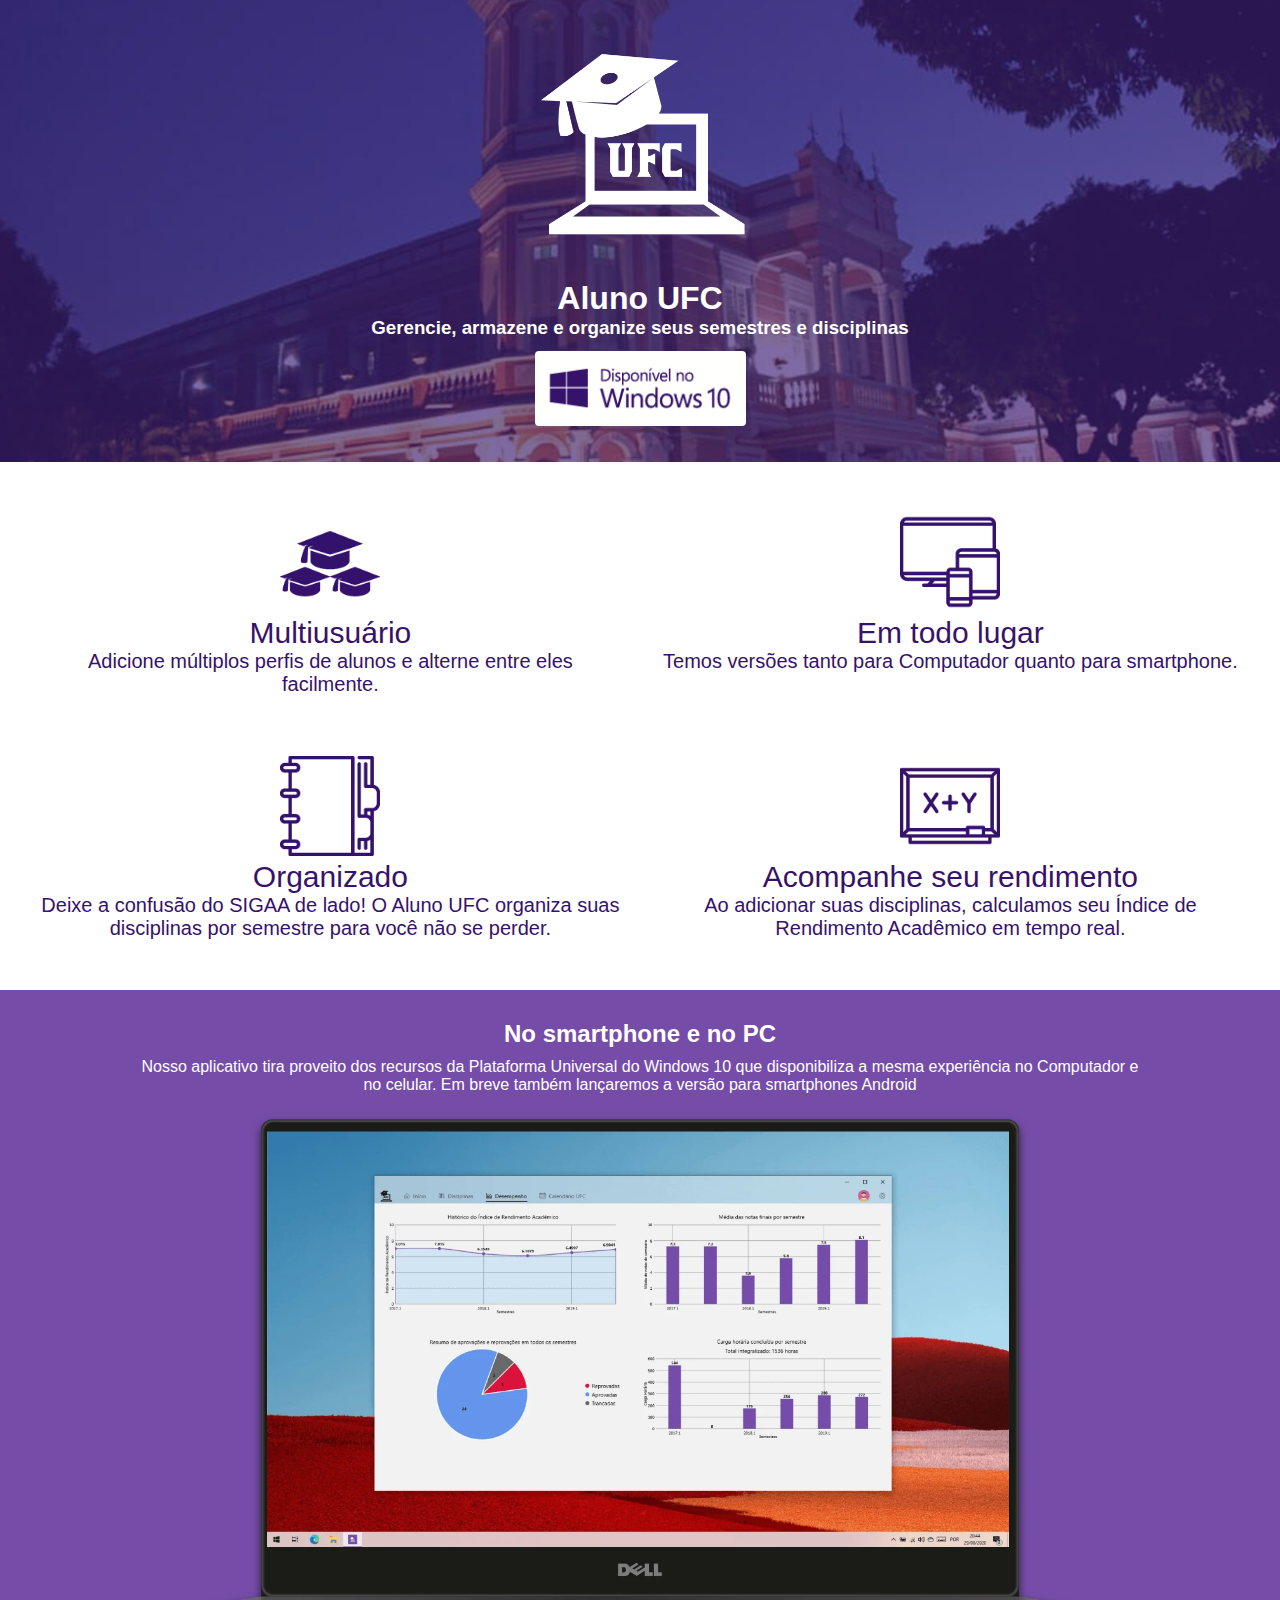
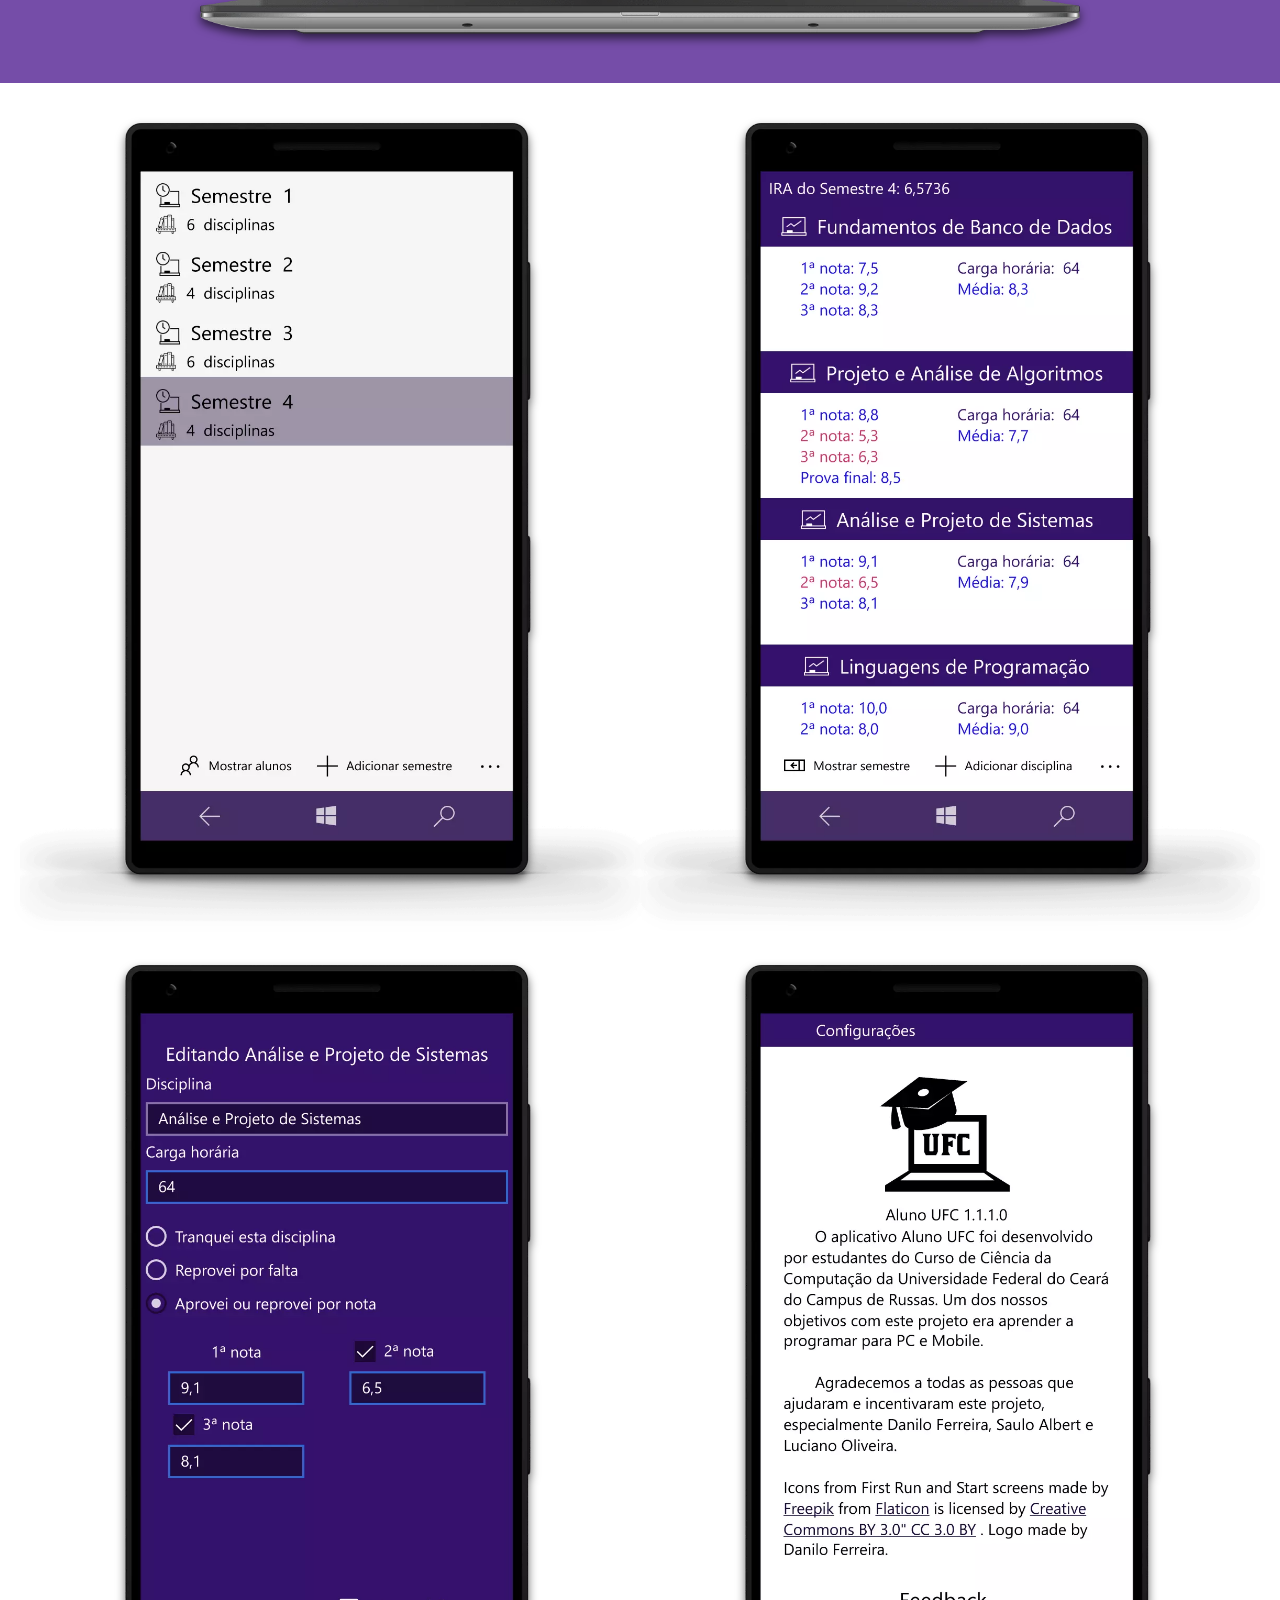
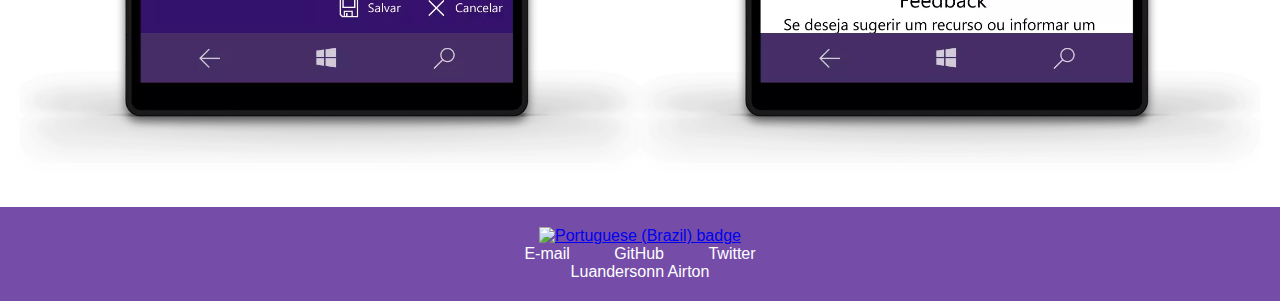
==== index.html @ be866dbb "Links updated" ====
<!DOCTYPE html>
<html lang="pt">

<head>
    <meta charset="UTF-8" />
    <title>Aluno UFC - Calculadora de IRA</title>
    <meta name="description" content="Gerencie seus semestres e disciplinas, calcule seu IRA (Índice de Redimento Acadêmico) Individual em tempo real. Baixe agora o Aluno UFC para Windows 10">
    <meta name="author" content="Luandersonn Airton">
    <meta name="keywords" content="Luandersonn, Calculadora de IRA, IRA UFC, Calcular IRA, Indice de Rendimento Academico, Rendimento Academico, UFC, Universidade Federal do Ceará, Aluno UFC">
    <meta name="viewport" content="width=device-width, initial-scale=1.0">

    <meta name="twitter:card" content="summary_large_image">
    <meta name="twitter:site" content="luandersonn">
    <meta name="twitter:creator" content="luandersonn">
    <meta name="twitter:title" content="Aluno UFC - Calculadora de IRA">
    <meta name="twitter:description" content="Gerencie seus semestres e disciplinas, calcule seu IRA (Índice de Redimento Acadêmico) Individual em tempo real. Baixe agora o Aluno UFC para Windows 10">
    <meta name="twitter:image" content="http://alunoufc.luandersonn.com/images/aluno-ufc-light.png">
    <meta property="og:url" content="https://alunoufc.luandersonn.com/" />
    <meta property="og:title" content="Aluno UFC - Calculadora de IRA" />
    <meta property="og:description" content="Gerencie seus semestres e disciplinas, calcule seu IRA (Índice de Redimento Acadêmico) Individual em tempo real. Baixe agora o Aluno UFC para Windows 10" />
    <meta property="og:image" content="http://alunoufc.luandersonn.com/images/aluno-ufc-light.png" />

    <link rel="stylesheet" href="css/style.css" />
    <link rel="stylesheet" href="css/capturas_style.css" />
    <link id='favicon' rel="icon" type="image/png" href="images/app-logo-light.png" />
    <link rel="canonical" href="https://alunoufc.luandersonn.com/">
    <script defer src="js/main.js"></script>
</head>

<body>
    <div class="container_1 app_header">
        <img src="images/app-logo-dark.png" width="256" height="256" alt="app logotipo" loading="lazy" />
        <h1>Aluno UFC</h1>
        <h3>Gerencie, armazene e organize seus semestres e disciplinas </h3>
        <a class="download_button" target="_blank" href="https://www.microsoft.com/store/apps/9pms8s1sl4m2">
            <img src="images/available-on-windows10.png" width="864" height="312" alt="Disponivel para Windows 10" loading="lazy" />
        </a>

    </div>


    <div class="container_2">
        <div id="features_list">
            <div class="features_list_item">
                <picture>
                    <source srcset="images/students-cap.webp" type="image/webp" />
                    <img src="images/students-cap.png" width="100" height="100" alt="Ícone de multiusuário" loading="lazy" />
                </picture>
                <p class="features_list_title">Multiusuário</p>
                <p class="features_list_description">Adicione múltiplos perfis de alunos e alterne entre eles facilmente.</p>
            </div>

            <div class="features_list_item">
                <picture>
                    <source srcset="images/devices.webp" type="image/webp" />
                    <img src="images/devices.png" width="100" height="100" alt="Ícone de dispositivos" loading="lazy" />
                </picture>
                <p class="features_list_title">Em todo lugar</p>
                <p class="features_list_description">Temos versões tanto para Computador quanto para smartphone.</p>
            </div>

            <div class="features_list_item">
                <picture>
                    <source srcset="images/agenda.webp" type="image/webp" />
                    <img src="images/agenda.png" width="100" height="100" alt="Ícone de agenda" loading="lazy" />
                </picture>
                <p class="features_list_title">Organizado</p>
                <p class="features_list_description">Deixe a confusão do SIGAA de lado! O Aluno UFC organiza suas disciplinas por semestre para você não se perder.</p>
            </div>

            <div class="features_list_item">
                <picture>
                    <source srcset="images/blackboard.webp" type="image/webp" />
                    <img src="images/blackboard.png" width="100" height="100" alt="Ícone de quadro negro" loading="lazy" />
                </picture>
                <p class="features_list_title">Acompanhe seu rendimento</p>
                <p class="features_list_description">Ao adicionar suas disciplinas, calculamos seu Índice de Rendimento Acadêmico em tempo real.</p>
            </div>

        </div>
    </div>

    <div class="container_1">
        <h2 class="feature_title">No smartphone e no PC</h2>
        <p class="feature_description">Nosso aplicativo tira proveito dos recursos da Plataforma Universal do Windows 10 que disponibiliza a mesma experiência no Computador e no celular. Em breve também lançaremos a versão para smartphones Android</p>
        <picture>
            <source srcset="images/aluno-ufc-light.webp" media="(prefers-color-scheme: light), (prefers-color-scheme: no-preference)" type="image/webp" />
            <source srcset="images/aluno-ufc-dark.webp" media="(prefers-color-scheme: dark)" type="image/webp" />
            <img class="screenshot_image" src="images/aluno-ufc-light.png" width="1464" height="889" alt="Captura de tela no PC" loading="lazy" />
        </picture>
    </div>

    <div class="container_2 screenshots_container">

        <div class="screenshots_items">
            <picture>
                <source srcset="images/capturas/captura-1.webp" type="image/webp" />
                <img src="images/capturas/captura-1.png" alt="Captura de tela 1" width="1184" height="1524" loading="lazy">
            </picture>
        </div>

        <div class="screenshots_items">
            <picture>
                <source srcset="images/capturas/captura-2.webp" type="image/webp" />
                <img src="images/capturas/captura-2.png" alt="Captura de tela 2" width="1184" height="1524" loading="lazy">
            </picture>
        </div>

        <div class="screenshots_items">
            <picture>
                <source srcset="images/capturas/captura-3.webp" type="image/webp" />
                <img src="images/capturas/captura-3.png" alt="Captura de tela 3" width="1184" height="1524" loading="lazy">
            </picture>
        </div>

        <div class="screenshots_items">
            <picture>
                <source srcset="images/capturas/captura-4.webp" type="image/webp" />
                <img src="images/capturas/captura-4.png" alt="Captura de tela 4" width="1184" height="1524" loading="lazy">
            </picture>
        </div>
    </div>

    <footer class="container_1">
        <div>
            <a href="https://www.microsoft.com/store/apps/9pms8s1sl4m2?cid=storebadge&ocid=badge" target="_blank">
                <img src='https://developer.microsoft.com/store/badges/images/Portuguese-Brazilian_get-it-from-MS.png' alt='Portuguese (Brazil) badge' style='width: 284px; height: 104px;' />
            </a>
        </div>

        <div id="footer_info">
            <a href="mailto:luanairtonss@gmail.com" target="_blank">E-mail</a>
            <a href="https://github.com/luandersonn/" target="_blank">GitHub</a>
            <a href="https://twitter.com/luandersonn/" target="_blank">Twitter</a>
        </div>
        <a id="luandersonn_site_link" href="https://luandersonn.com ">Luandersonn Airton</a>
    </footer>
</body>

</html>
---- css/style.css ----
* {
    margin: 0;
    padding: 0;
}

::-webkit-scrollbar {
    width: 8px;
    height: 8px;
}

 ::-webkit-scrollbar-track {
    opacity: 0;
}

::-webkit-scrollbar-thumb {
    border-radius: 4px;
    background: rgba(127, 127, 127, 0.6);
}

::-webkit-scrollbar-thumb:horizontal:hover {
    background-color: rgb(110, 110, 110);
}

::-webkit-scrollbar-thumb:vertical:hover {
    background-color: rgb(110, 110, 110);
}

 ::-webkit-scrollbar-thumb:vertical:active {
    background: rgba(95, 91, 91, 1);
}

 ::-webkit-scrollbar-corner {
    background: none;
}

html {
    font-family: 'Segoe UI', Tahoma, Geneva, Verdana, sans-serif;
    -ms-text-size-adjust: 100%;
    -webkit-text-size-adjust: 100%;
    scroll-behavior: smooth;
}

body {
    margin: 0;
    padding: 0;
    color: black;
    background-color: white;
}

.container_1 {
    background-color: rgb(117, 77, 168);
    color: white;
    text-align: center;
    padding: 20px;
}

.app_header {
    background-image: url("../images/hero-image.jpg");
    background-size: cover;
    background-position: center;
}

.container_2 {
    background-color: white;
    color: rgb(54, 18, 107);
    text-align: center;
    padding: 20px;
}

.download_button img {
    width: 211px;
    height: 75px;
    object-fit: cover;
    border-radius: 4px;
    margin: 12px;
}

#features_list {
    display: grid;
    grid-template-columns: auto auto;
    justify-content: center;
}

.features_list_item {
    max-width: 620px;
    padding: 30px 20px
}

.features_list_title {
    font-size: 30px;
}

.features_list_description {
    font-size: 20px;
}

.feature_title {
    margin: 10px;
}

.feature_description {
    margin-left: auto;
    margin-right: auto;
    max-width: 1000px;
}

.screenshot_image {
    width: 75%;
    height: auto;
    position: relative;
    display: inline-block;
    max-width: 1200px;
    -webkit-filter: drop-shadow(0px 5px 5px rgba(0, 0, 0, 0.6));
    filter: drop-shadow(0px 5px 5px rgba(0, 0, 0, 0.6));
}

#footer_info a,
#luandersonn_site_link {
    width: 60px;
    margin-left: 20px;
    margin-right: 20px;
    text-align: center;
    text-decoration: none;
    color: inherit
}

#footer_info a:hover,
a:active,
#luandersonn_site_link:hover {
    font-weight: bold;
}


/* Dark theme */

@media screen and (prefers-color-scheme: dark) {
    body,
    .container_2 {
        color: white;
        background-color: #1d1d1d;
    }
    .container_1 {
        background-color: rgb(54, 18, 107);
    }
}


/* Small screen*/

@media screen and (max-width: 750px) {
    .screenshot_image {
        /* from "75%" */
        width: 100%;
    }
    #features_list {
        /* from "auto auto" */
        grid-template-columns: auto;
    }
    .features_list_item {
        /* from "420px" */
        max-width: 750px;
        /* from "30px 20px" */
        padding: 30px 10px
    }
}
---- css/capturas_style.css ----
.screenshots_container {
    display: grid;
}

.screenshots_items {
    text-align: center;
    padding: 20px 0px;
}

.screenshots_container img {
    -webkit-filter: drop-shadow(0px 5px 5px rgba(0, 0, 0, 0.6));
    filter: drop-shadow(0px 5px 5px rgba(0, 0, 0, 0.6));
    width: 100%;
    height: auto;
}

@media screen and (max-width: 640px) {
    .screenshots_container {
        grid-template-columns: auto;
    }
}

@media screen and (min-width: 640px) {
    .screenshots_container {
        grid-template-columns: auto auto;
    }
}

@media screen and (min-width: 1290px) {
    .screenshots_container {
        grid-template-columns: auto auto auto auto;
    }
}
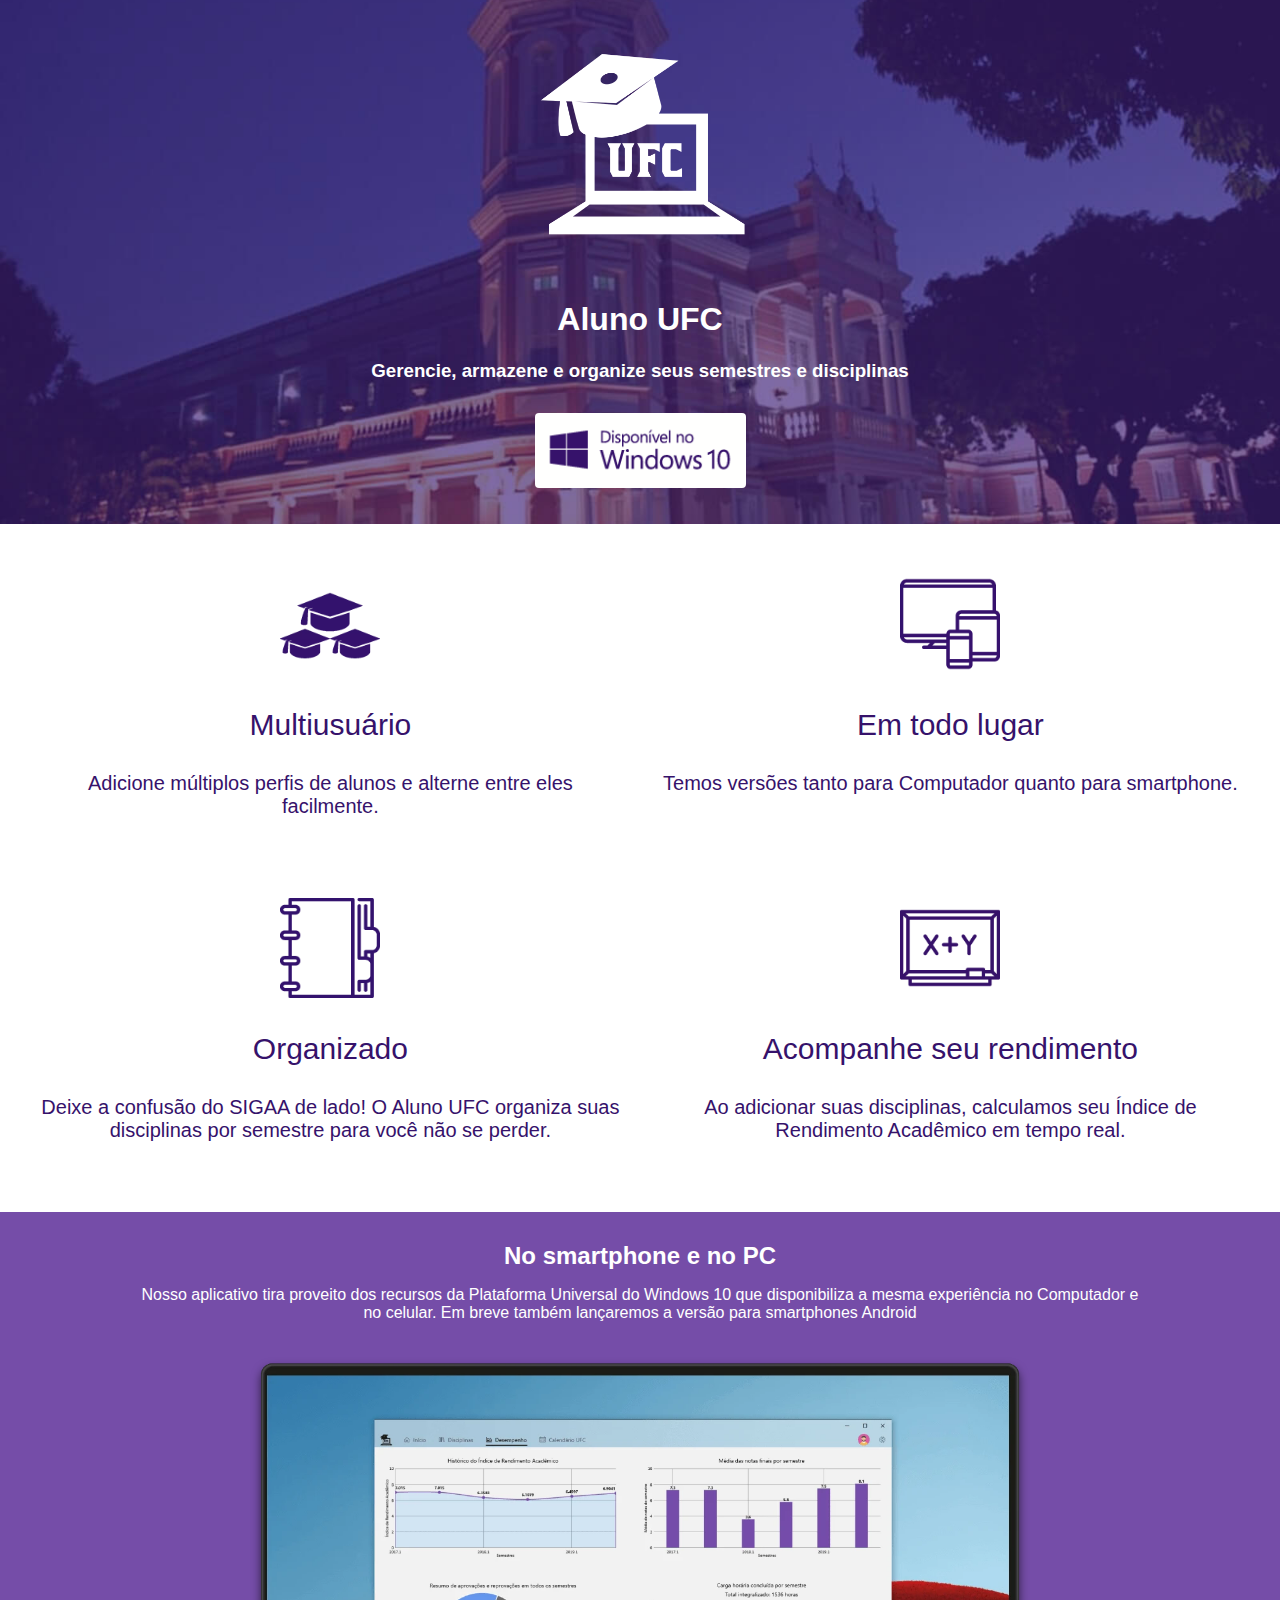
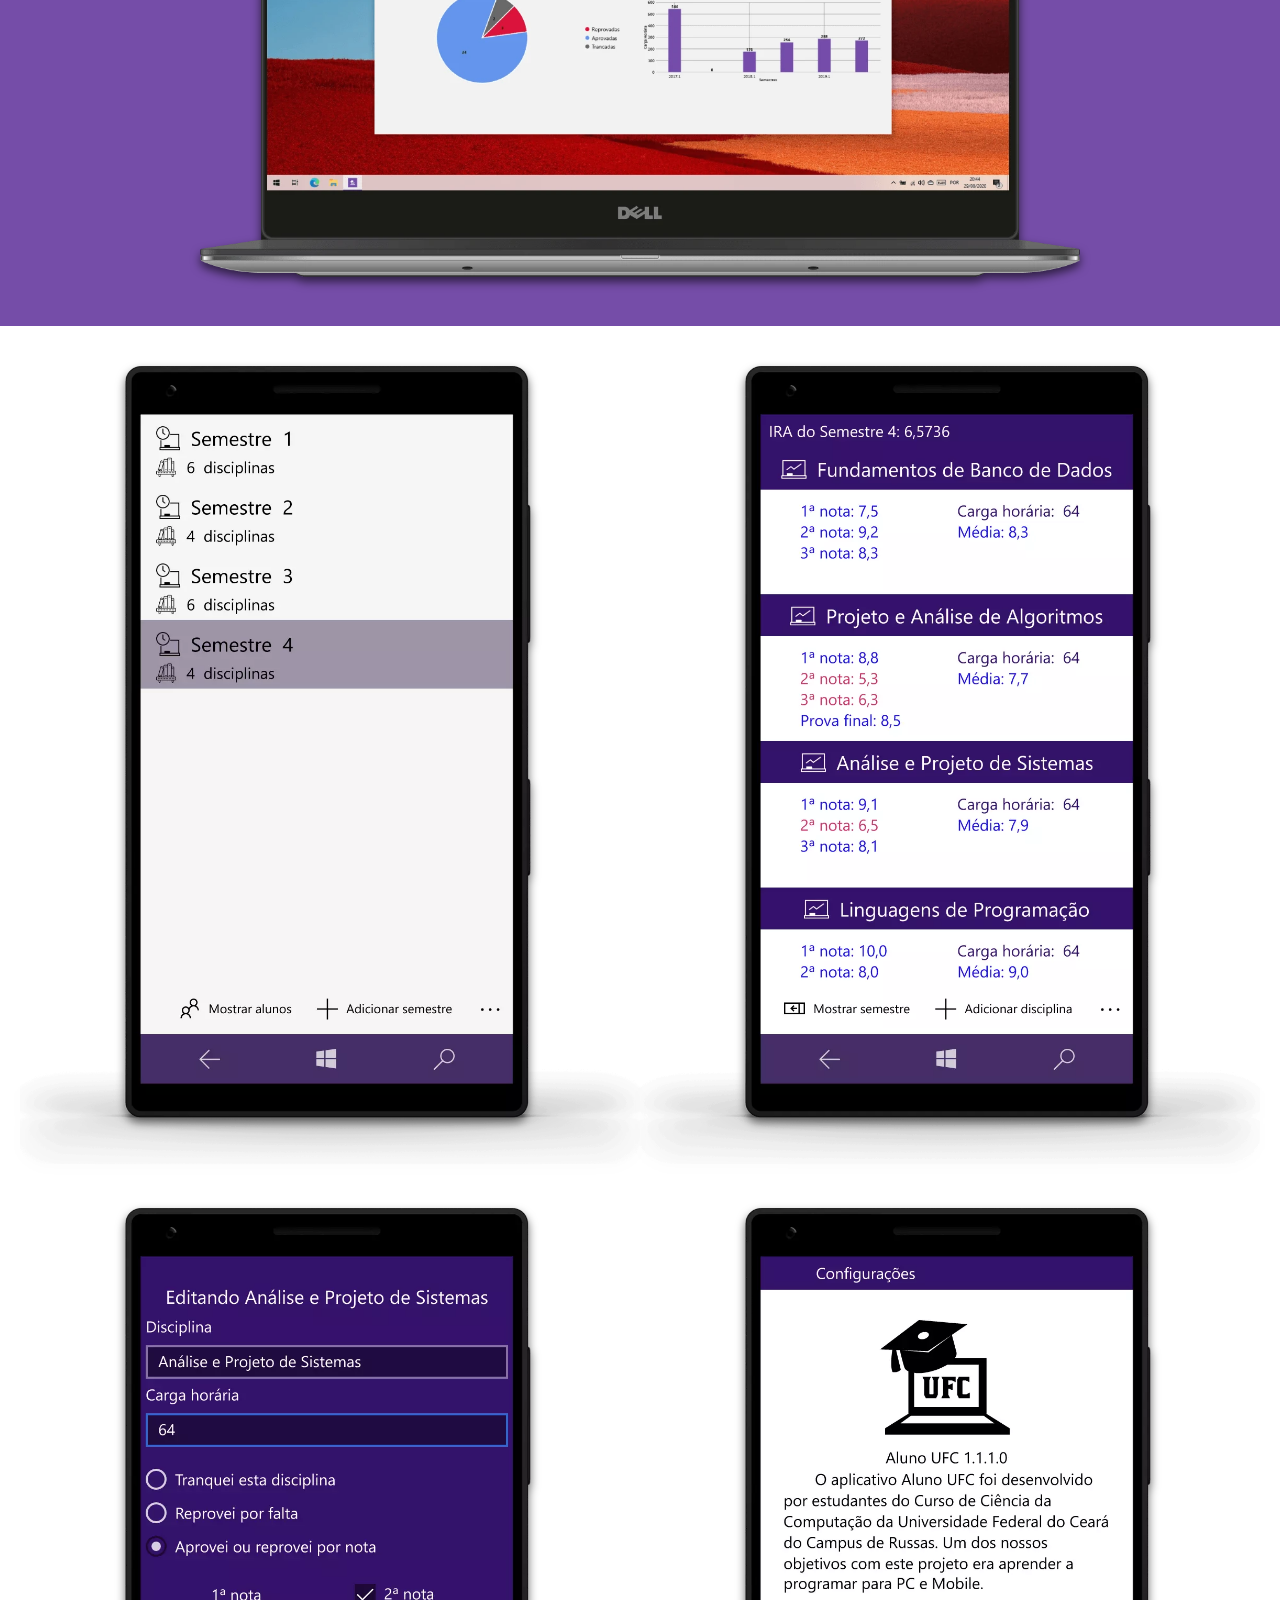
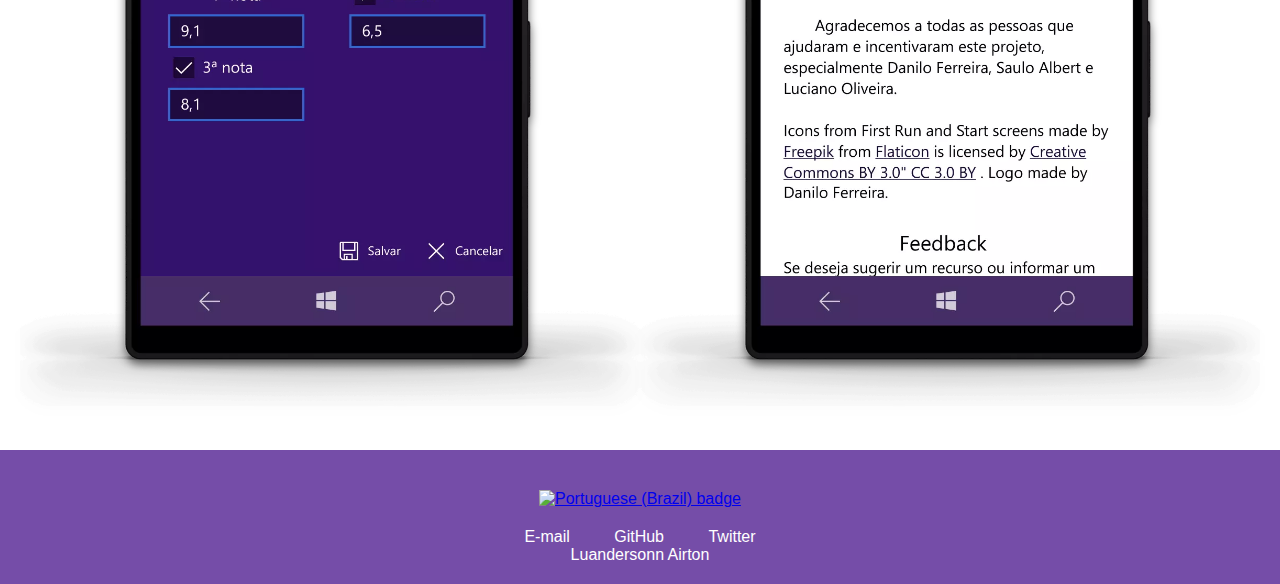
==== commit 4f0393e3: "Added: privacy and release notes page" ====
--- a/index.html
+++ b/index.html
@@ -35,7 +35,6 @@
         <a class="download_button" target="_blank" href="https://www.microsoft.com/store/apps/9pms8s1sl4m2">
             <img src="images/available-on-windows10.png" width="864" height="312" alt="Disponivel para Windows 10" loading="lazy" />
         </a>
-
     </div>
 
 
@@ -43,7 +42,8 @@
         <div id="features_list">
             <div class="features_list_item">
                 <picture>
-                    <source srcset="images/students-cap.webp" type="image/webp" />
+                    <source srcset="images/students-cap-light.webp" media="(prefers-color-scheme: light)" type="image/webp" />
+                    <source srcset="images/students-cap-dark.webp" media="(prefers-color-scheme: dark)" type="image/webp" />
                     <img src="images/students-cap.png" width="100" height="100" alt="Ícone de multiusuário" loading="lazy" />
                 </picture>
                 <p class="features_list_title">Multiusuário</p>
@@ -52,7 +52,8 @@
 
             <div class="features_list_item">
                 <picture>
-                    <source srcset="images/devices.webp" type="image/webp" />
+                    <source srcset="images/devices-light.webp" media="(prefers-color-scheme: light)" type="image/webp" />
+                    <source srcset="images/devices-dark.webp" media="(prefers-color-scheme: dark)" type="image/webp" />
                     <img src="images/devices.png" width="100" height="100" alt="Ícone de dispositivos" loading="lazy" />
                 </picture>
                 <p class="features_list_title">Em todo lugar</p>
@@ -61,7 +62,8 @@
 
             <div class="features_list_item">
                 <picture>
-                    <source srcset="images/agenda.webp" type="image/webp" />
+                    <source srcset="images/agenda-light.webp" media="(prefers-color-scheme: light)" type="image/webp" />
+                    <source srcset="images/agenda-dark.webp" media="(prefers-color-scheme: dark)" type="image/webp" />
                     <img src="images/agenda.png" width="100" height="100" alt="Ícone de agenda" loading="lazy" />
                 </picture>
                 <p class="features_list_title">Organizado</p>
@@ -70,7 +72,8 @@
 
             <div class="features_list_item">
                 <picture>
-                    <source srcset="images/blackboard.webp" type="image/webp" />
+                    <source srcset="images/blackboard-light.webp" media="(prefers-color-scheme: light)" type="image/webp" />
+                    <source srcset="images/blackboard-dark.webp" media="(prefers-color-scheme: dark)" type="image/webp" />
                     <img src="images/blackboard.png" width="100" height="100" alt="Ícone de quadro negro" loading="lazy" />
                 </picture>
                 <p class="features_list_title">Acompanhe seu rendimento</p>
@@ -124,7 +127,7 @@
     <footer class="container_1">
         <div>
             <a href="https://www.microsoft.com/store/apps/9pms8s1sl4m2?cid=storebadge&ocid=badge" target="_blank">
-                <img src='https://developer.microsoft.com/store/badges/images/Portuguese-Brazilian_get-it-from-MS.png' alt='Portuguese (Brazil) badge' style='width: 284px; height: 104px;' />
+                <img src='https://developer.microsoft.com/store/badges/images/Portuguese-Brazilian_get-it-from-MS.png' alt='Portuguese (Brazil) badge' style='width: 284px; height: 104px;margin: 20px 0px;' />
             </a>
         </div>
 
--- a/css/style.css
+++ b/css/style.css
@@ -1,8 +1,3 @@
-* {
-    margin: 0;
-    padding: 0;
-}
-
 ::-webkit-scrollbar {
     width: 8px;
     height: 8px;
@@ -130,6 +125,18 @@
     font-weight: bold;
 }
 
+.body_link {
+    color: rgb(54, 18, 107);
+}
+
+.body_link:hover {
+    color: rgba(54, 18, 107, 0.5);
+}
+
+.body_link:visited {
+    color: rgb(168, 77, 133);
+}
+
 
 /* Dark theme */
 
@@ -141,6 +148,15 @@
     }
     .container_1 {
         background-color: rgb(54, 18, 107);
+    }
+    .body_link {
+        color: white;
+    }
+    .body_link:hover {
+        color: rgba(255, 255, 255, 0.5);
+    }
+    .body_link:visited {
+        color: rgb(209, 96, 166);
     }
 }
 
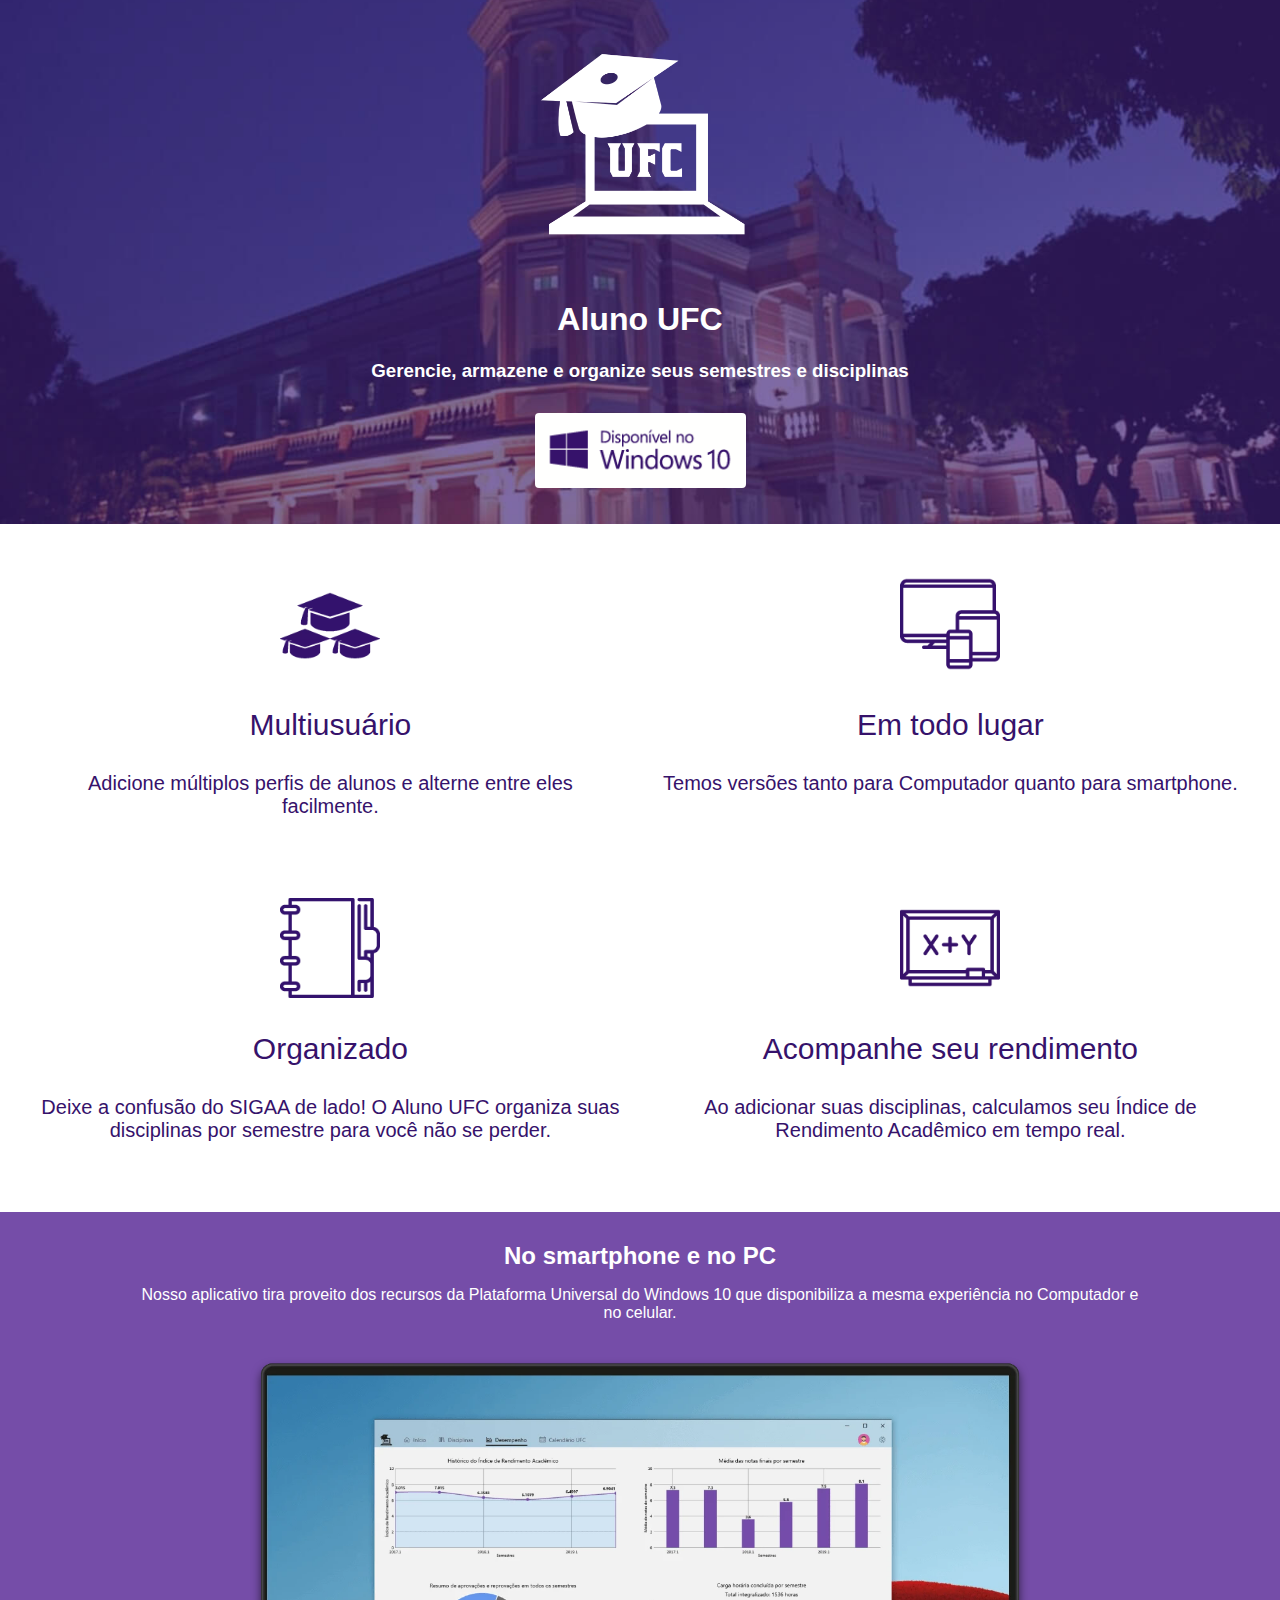
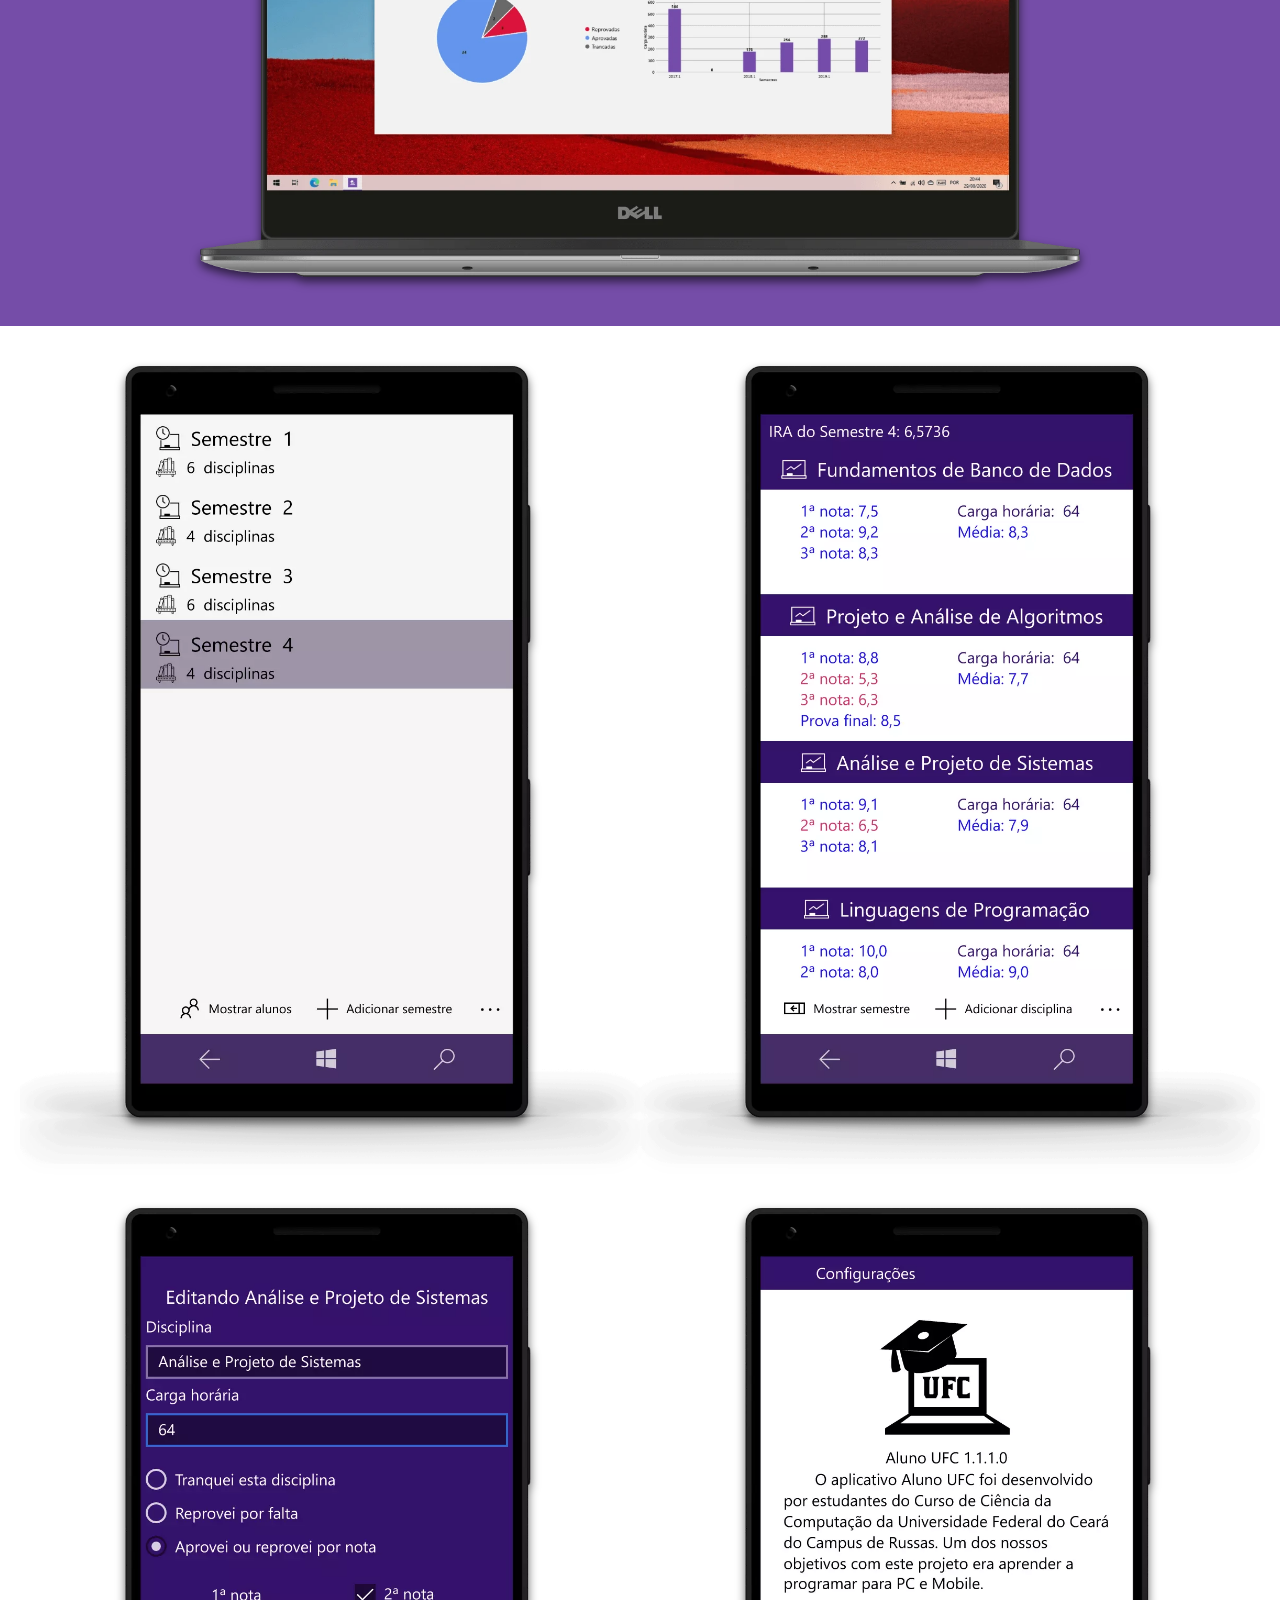
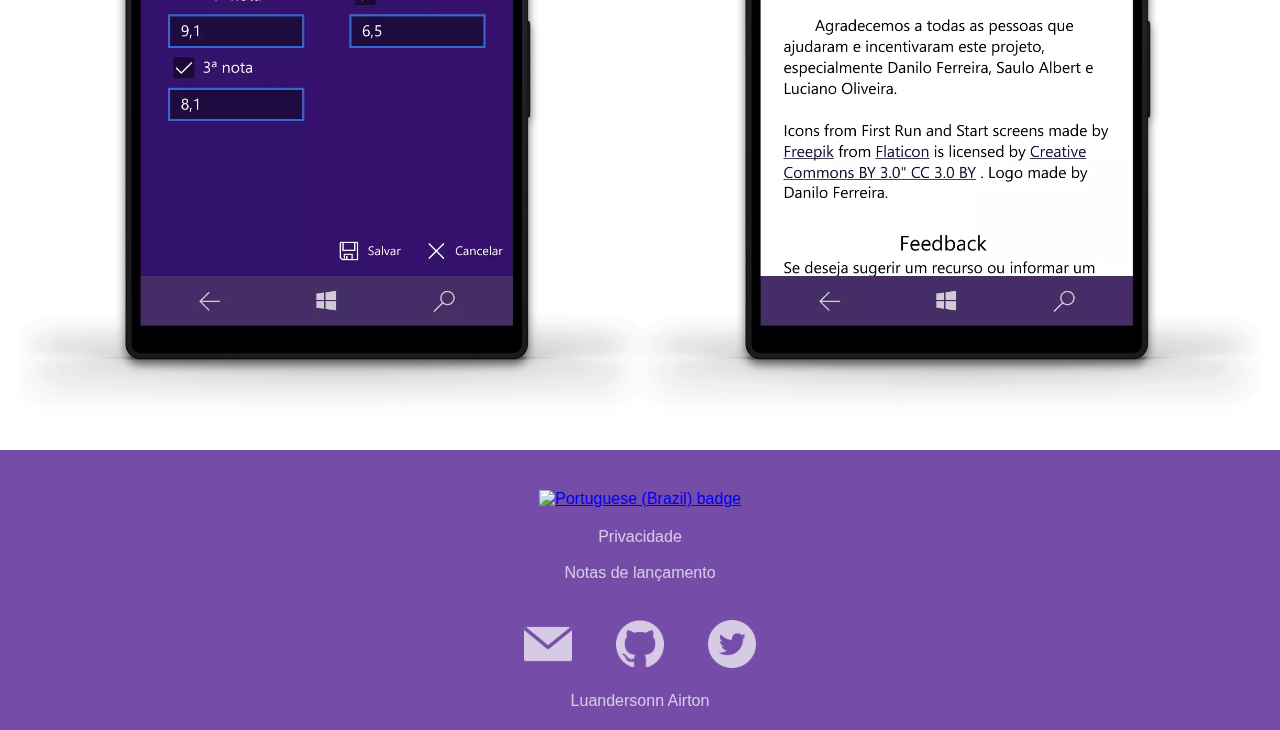
==== commit f1434fba: "New footer design" ====
--- a/index.html
+++ b/index.html
@@ -85,7 +85,7 @@
 
     <div class="container_1">
         <h2 class="feature_title">No smartphone e no PC</h2>
-        <p class="feature_description">Nosso aplicativo tira proveito dos recursos da Plataforma Universal do Windows 10 que disponibiliza a mesma experiência no Computador e no celular. Em breve também lançaremos a versão para smartphones Android</p>
+        <p class="feature_description">Nosso aplicativo tira proveito dos recursos da Plataforma Universal do Windows 10 que disponibiliza a mesma experiência no Computador e no celular.</p>
         <picture>
             <source srcset="images/aluno-ufc-light.webp" media="(prefers-color-scheme: light), (prefers-color-scheme: no-preference)" type="image/webp" />
             <source srcset="images/aluno-ufc-dark.webp" media="(prefers-color-scheme: dark)" type="image/webp" />
@@ -131,12 +131,30 @@
             </a>
         </div>
 
-        <div id="footer_info">
-            <a href="mailto:luanairtonss@gmail.com" target="_blank">E-mail</a>
-            <a href="https://github.com/luandersonn/" target="_blank">GitHub</a>
-            <a href="https://twitter.com/luandersonn/" target="_blank">Twitter</a>
+
+        <a class="footer_link" href="privacidade/">Privacidade</a></br>
+        </br>
+        <a class="footer_link" href="historico/">Notas de lançamento</a></br>
+        </br>
+
+        <div>
+            <a class="footer_link image_link" href="mailto:luanairtonss@gmail.com" target="_blank">
+                <picture>
+                    <img src="images/logos/email-128px.png" alt="email-logo" loading="lazy" />
+                </picture>
+            </a>
+            <a class="footer_link image_link" href="https://github.com/luandersonn/" target="_blank">
+                <picture>
+                    <img src="images/logos/github-120px.png" alt="github-logo" loading="lazy" />
+                </picture>
+            </a>
+            <a class="footer_link image_link" href="https://twitter.com/luandersonn/" target="_blank">
+                <picture>
+                    <img src="images/logos/twitter-128px.png" alt="twitter-logo" loading="lazy" />
+                </picture>
+            </a>
         </div>
-        <a id="luandersonn_site_link" href="https://luandersonn.com ">Luandersonn Airton</a>
+        <a class="footer_link" href="https://luandersonn.com ">Luandersonn Airton</a>
     </footer>
 </body>
 
--- a/css/style.css
+++ b/css/style.css
@@ -109,22 +109,6 @@
     filter: drop-shadow(0px 5px 5px rgba(0, 0, 0, 0.6));
 }
 
-#footer_info a,
-#luandersonn_site_link {
-    width: 60px;
-    margin-left: 20px;
-    margin-right: 20px;
-    text-align: center;
-    text-decoration: none;
-    color: inherit
-}
-
-#footer_info a:hover,
-a:active,
-#luandersonn_site_link:hover {
-    font-weight: bold;
-}
-
 .body_link {
     color: rgb(54, 18, 107);
 }
@@ -135,6 +119,32 @@
 
 .body_link:visited {
     color: rgb(168, 77, 133);
+}
+
+.footer_link {
+    color: white;
+    opacity: 0.7;
+    text-decoration: none;
+    margin: 20px;
+}
+
+.footer_link:hover {
+    text-decoration: underline;
+    opacity: 1;
+    font-weight: bold;
+}
+
+.image_link img {
+    width: 48px;
+    height: 48px;
+    margin-top: 20px;
+    margin-bottom: 20px;
+    width: inherit;
+}
+
+.image_link:hover {
+    text-decoration: none;
+    font-weight: normal;
 }
 
 
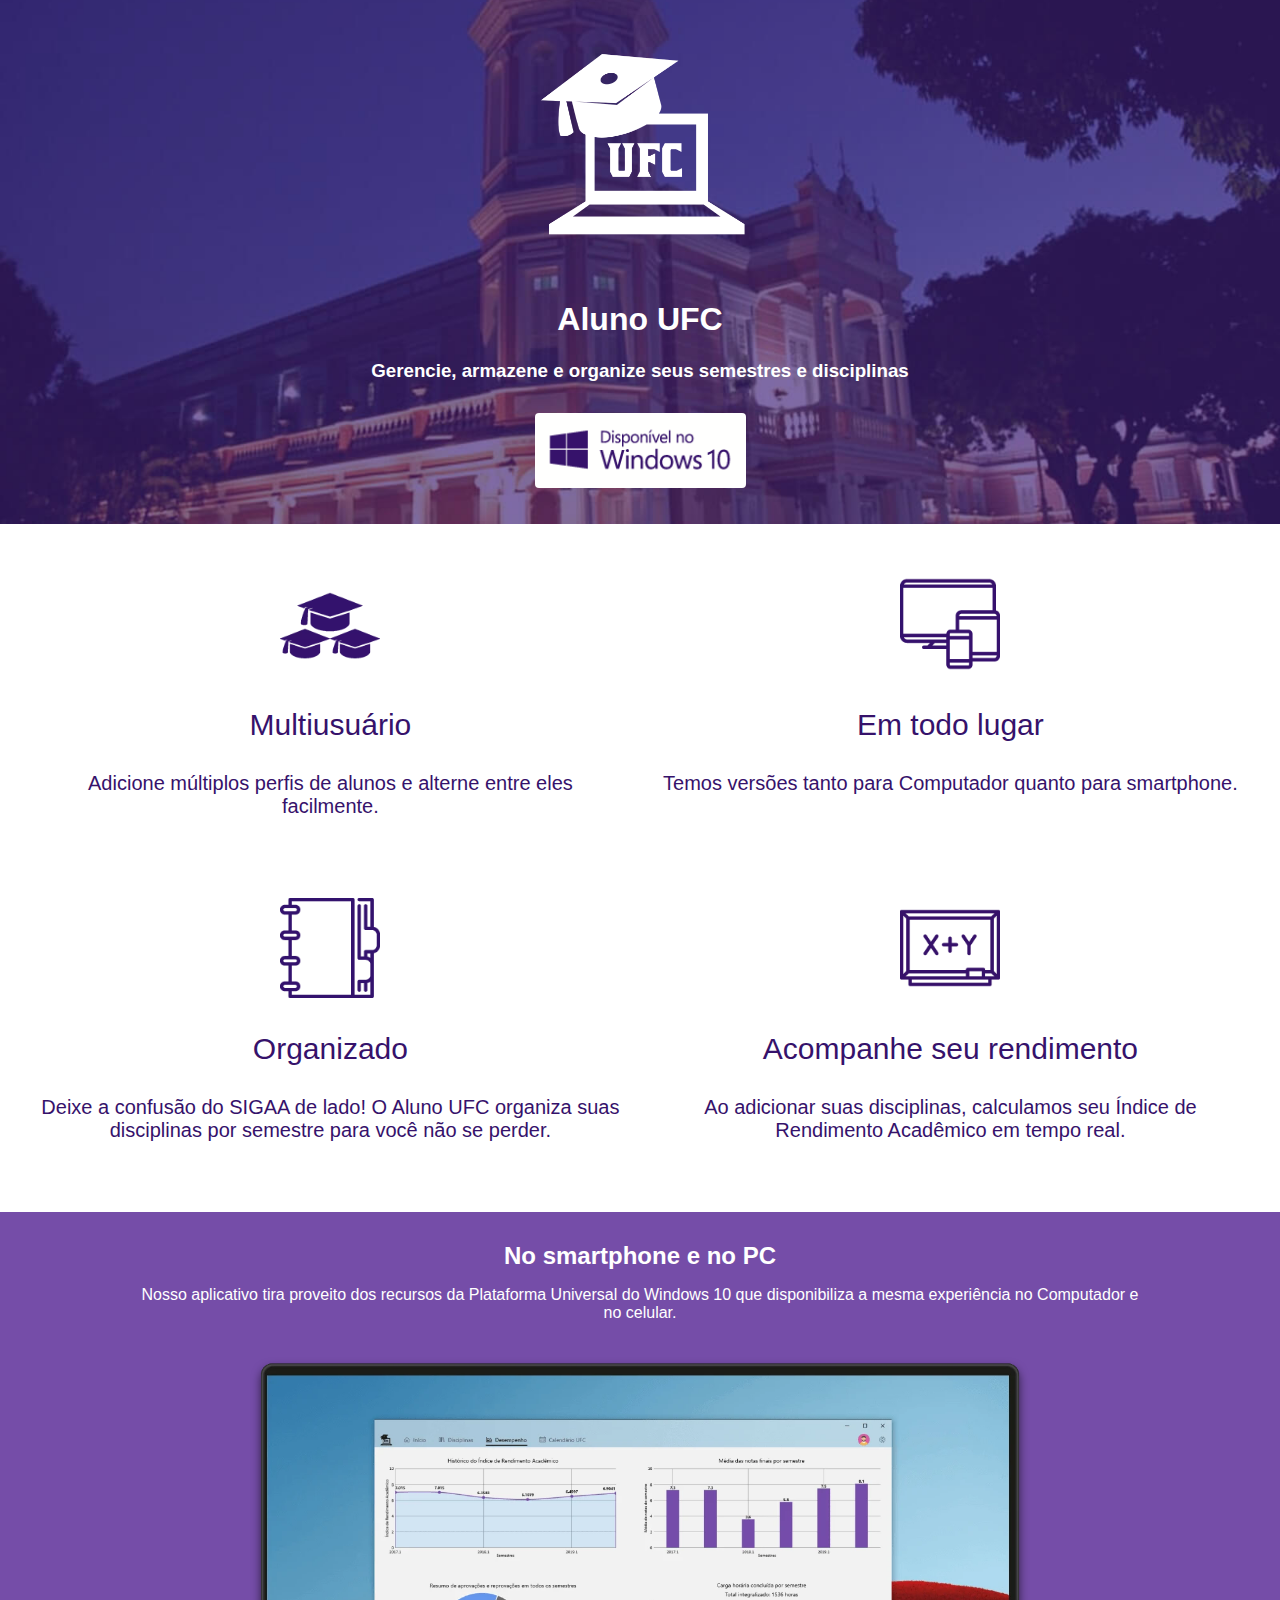
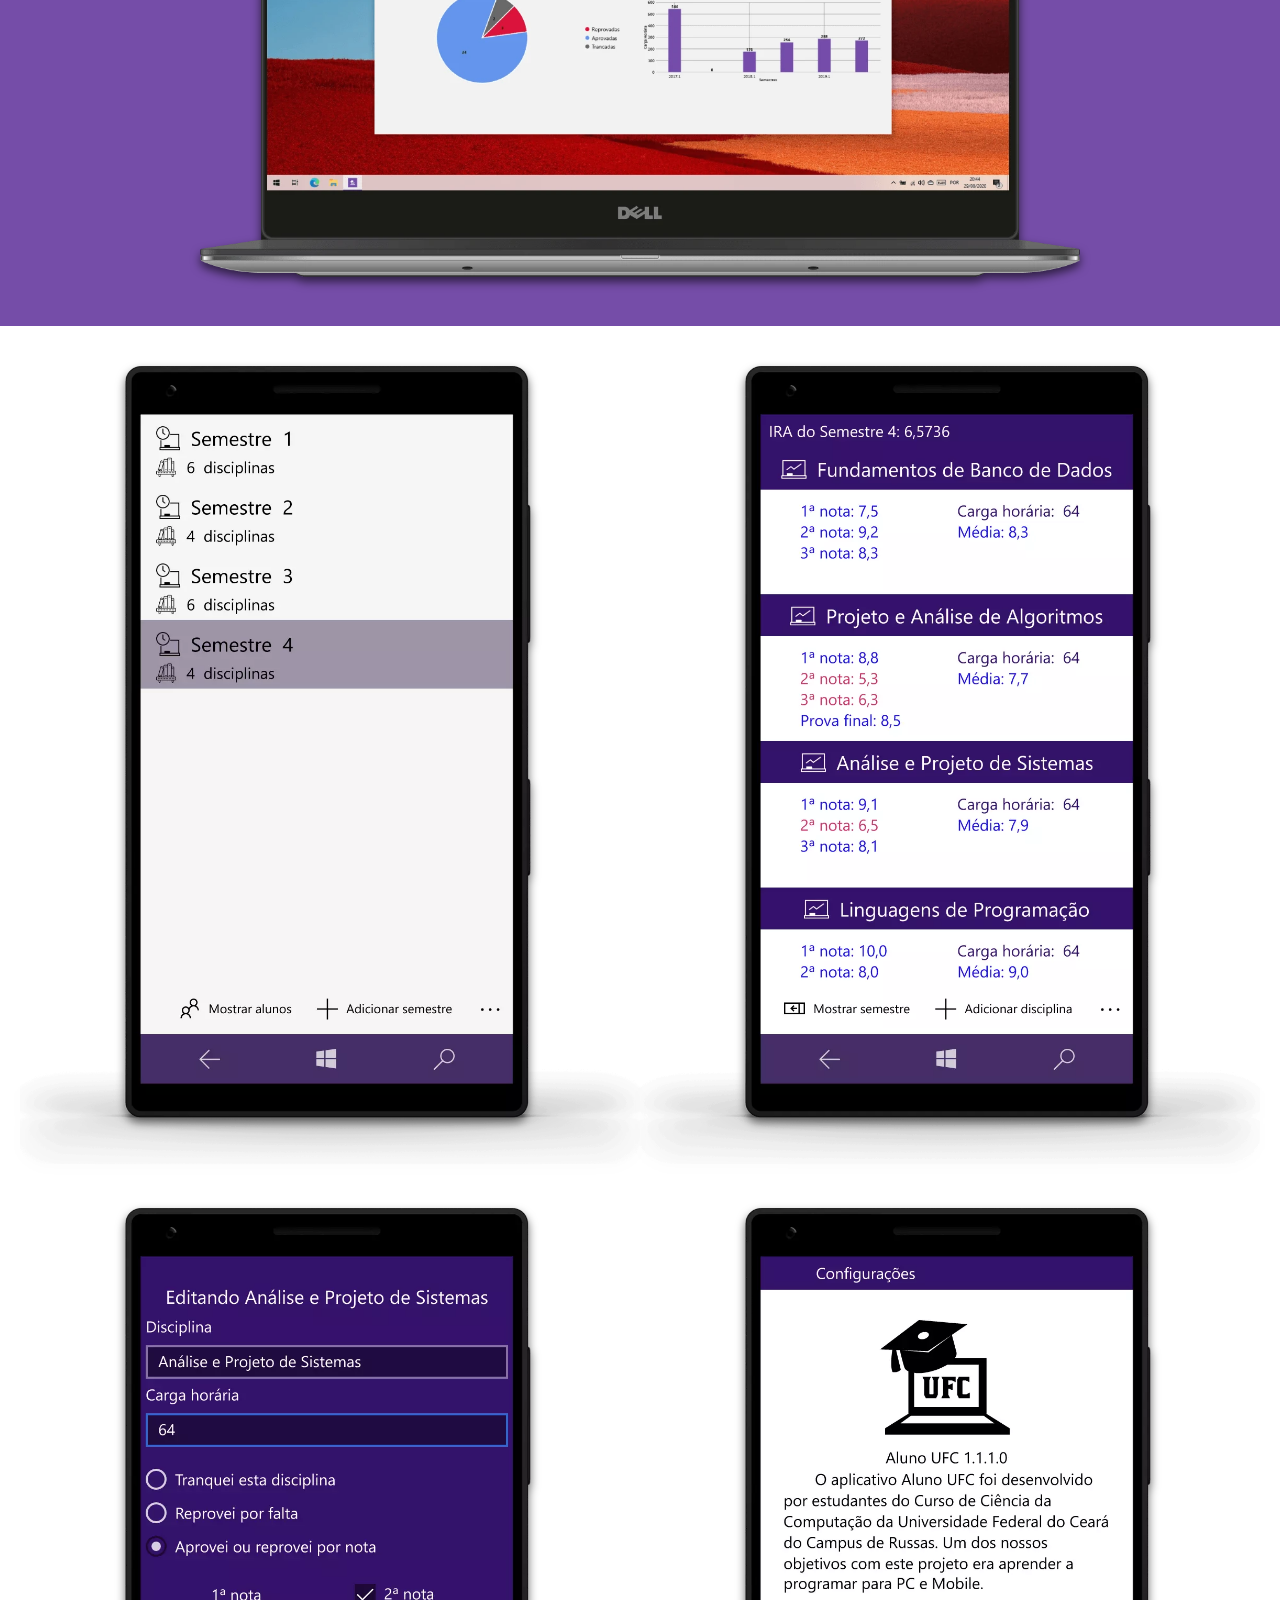
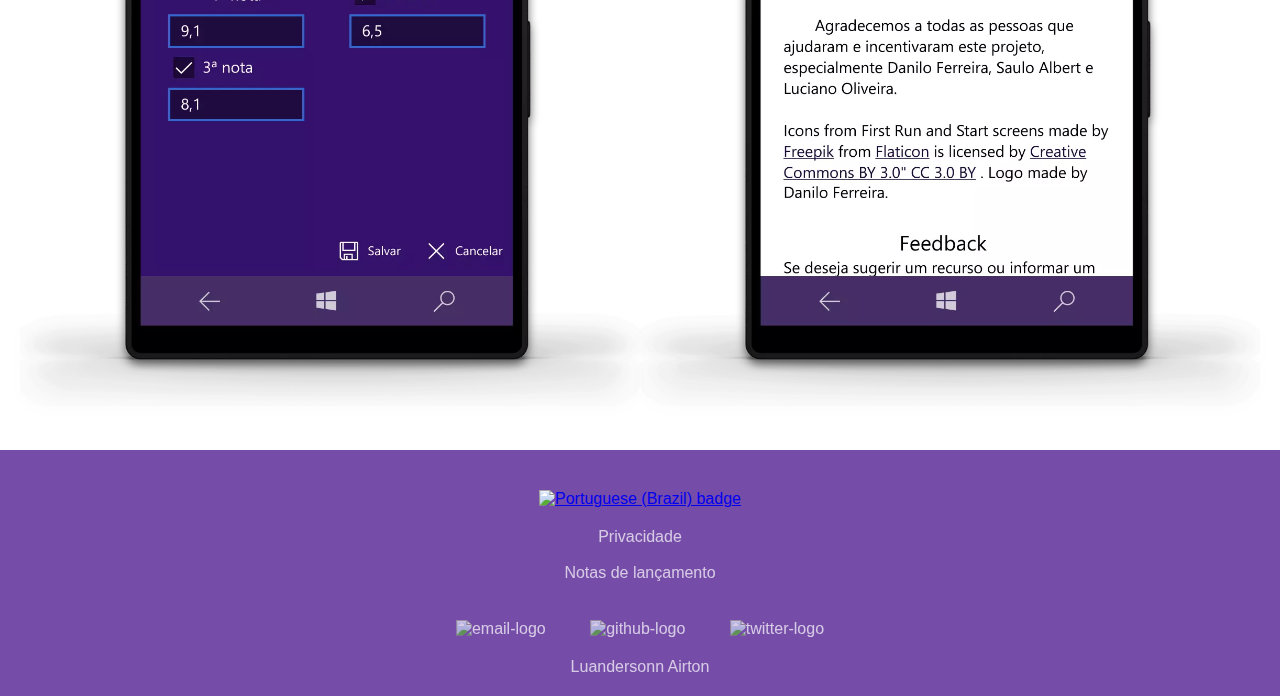
==== commit 194dc34c: "(Social) icons moved to luandersonn.com" ====
--- a/index.html
+++ b/index.html
@@ -127,7 +127,7 @@
     <footer class="container_1">
         <div>
             <a href="https://www.microsoft.com/store/apps/9pms8s1sl4m2?cid=storebadge&ocid=badge" target="_blank">
-                <img src='https://developer.microsoft.com/store/badges/images/Portuguese-Brazilian_get-it-from-MS.png' alt='Portuguese (Brazil) badge' style='width: 284px; height: 104px;margin: 20px 0px;' />
+                <img src='https://developer.microsoft.com/store/badges/images/Portuguese-Brazilian_get-it-from-MS.png' alt='Portuguese (Brazil) badge' style='width: 220px; height: 80.56338028169px;margin: 20px 0px;' />
             </a>
         </div>
 
@@ -140,17 +140,17 @@
         <div>
             <a class="footer_link image_link" href="mailto:luanairtonss@gmail.com" target="_blank">
                 <picture>
-                    <img src="images/logos/email-128px.png" alt="email-logo" loading="lazy" />
+                    <img src="https://luandersonn.com/images/social-icons/email-dark.png" width="48" height="48" alt="email-logo" loading="lazy" />
                 </picture>
             </a>
             <a class="footer_link image_link" href="https://github.com/luandersonn/" target="_blank">
                 <picture>
-                    <img src="images/logos/github-120px.png" alt="github-logo" loading="lazy" />
+                    <img src="https://luandersonn.com/images/social-icons/github-dark.png" width="48" height="48" alt="github-logo" loading="lazy" />
                 </picture>
             </a>
             <a class="footer_link image_link" href="https://twitter.com/luandersonn/" target="_blank">
                 <picture>
-                    <img src="images/logos/twitter-128px.png" alt="twitter-logo" loading="lazy" />
+                    <img src="https://luandersonn.com/images/social-icons/twitter-dark.png" width="48" height="48" alt="twitter-logo" loading="lazy" />
                 </picture>
             </a>
         </div>
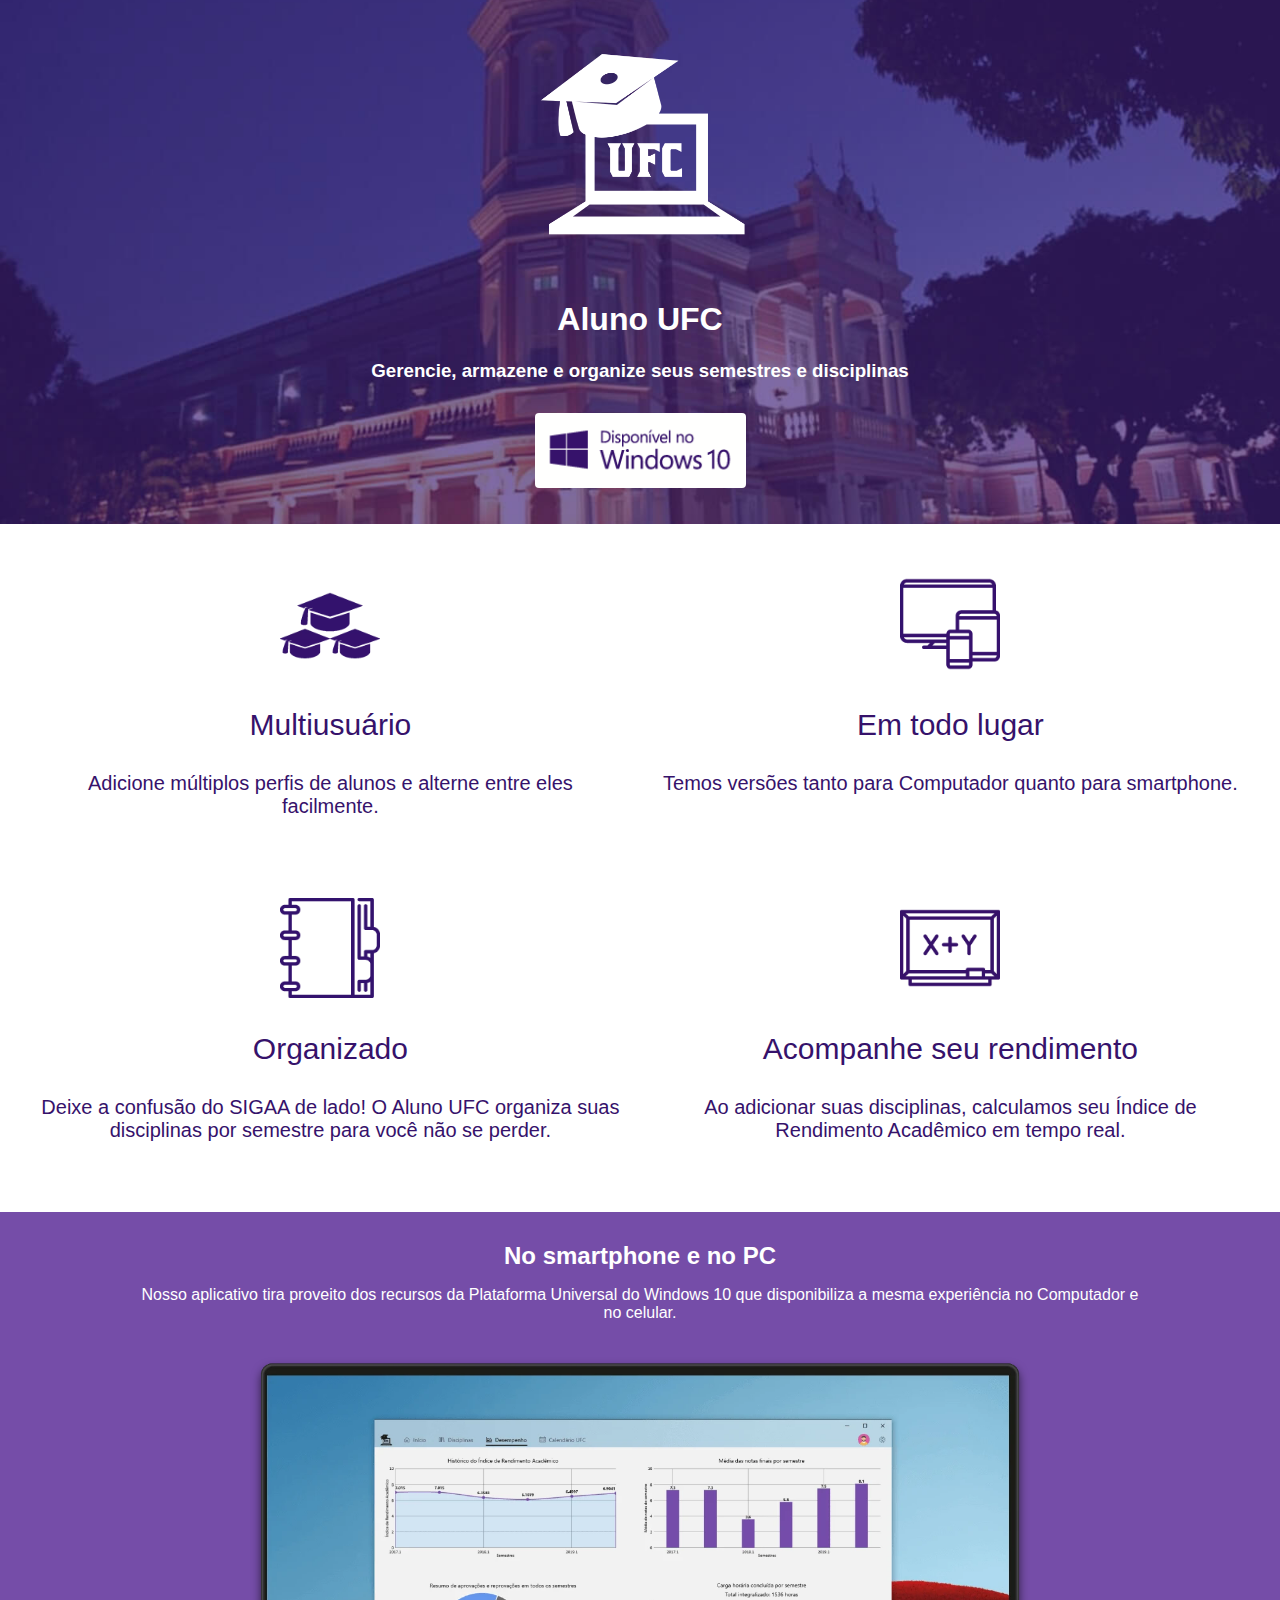
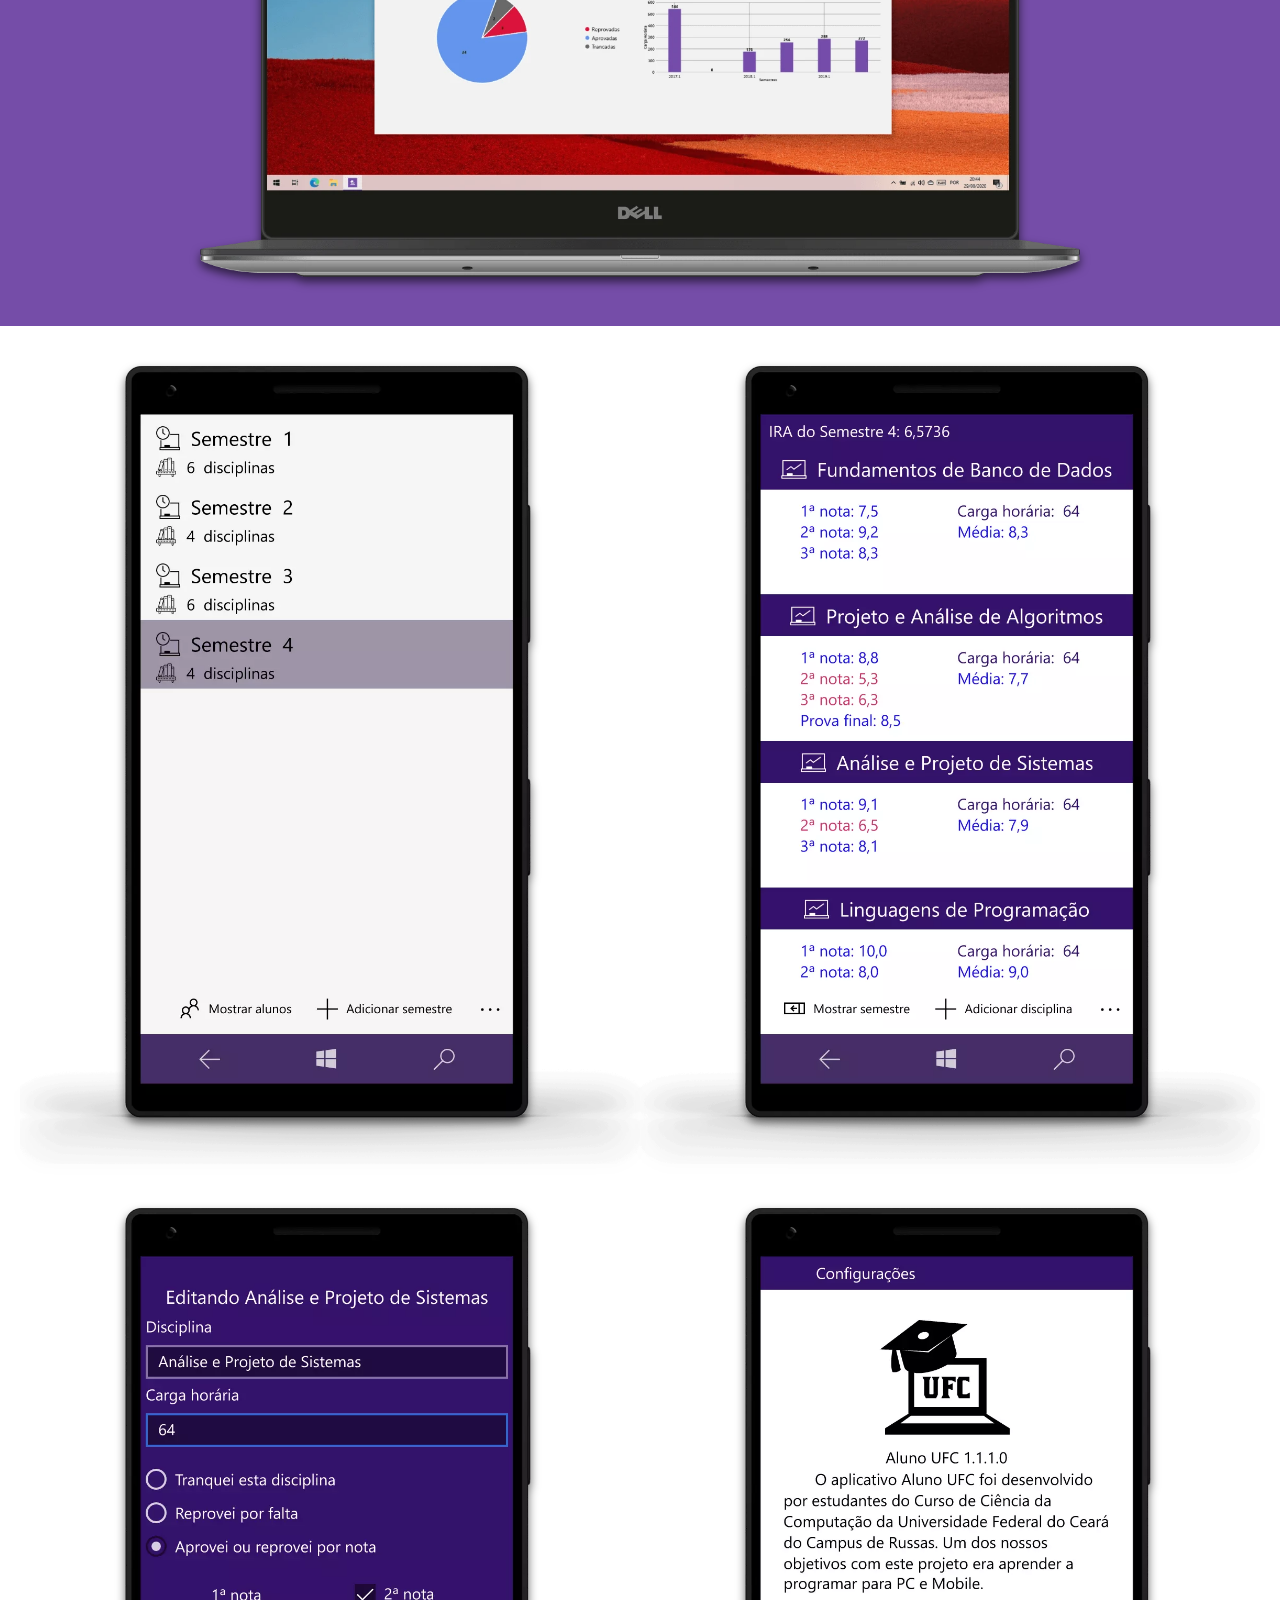
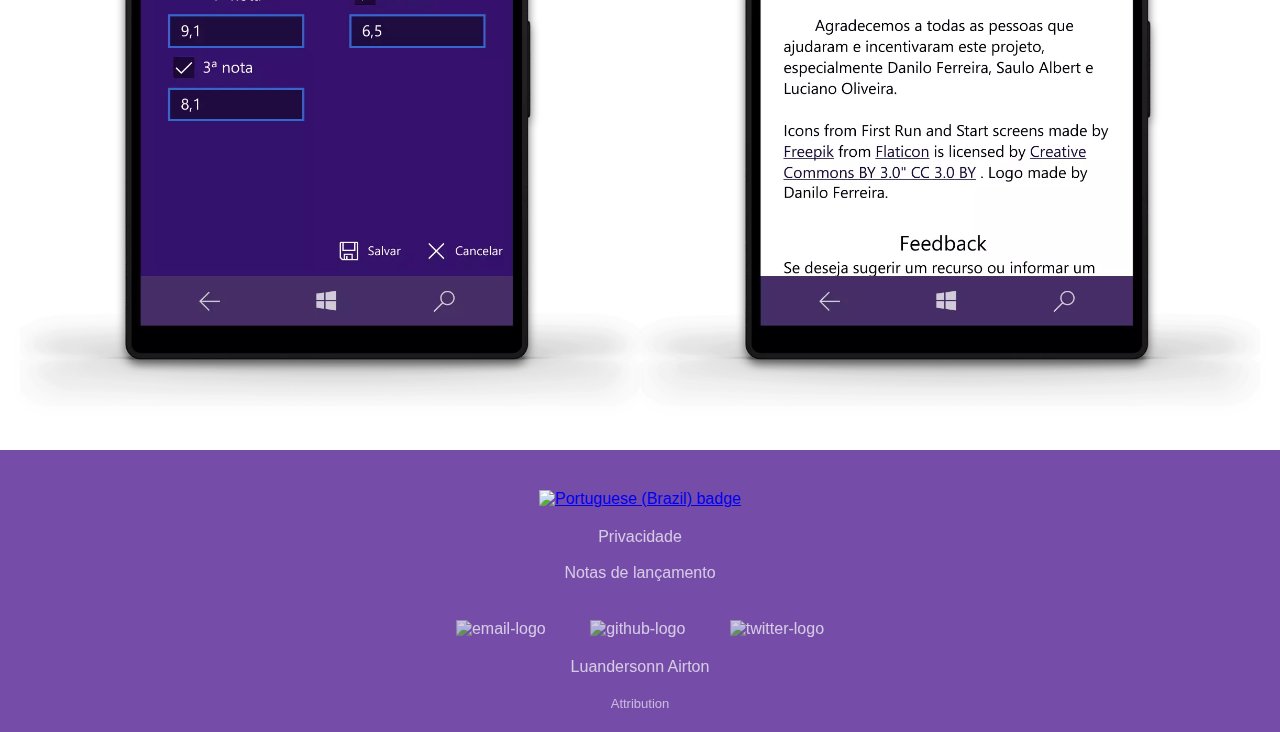
==== commit 3ebba84c: "Attribution link" ====
--- a/index.html
+++ b/index.html
@@ -155,6 +155,9 @@
             </a>
         </div>
         <a class="footer_link" href="https://luandersonn.com ">Luandersonn Airton</a>
+        <br/>
+        <br/>
+        <a class="footer_link attribution" href="https://luandersonn.com/attribution">Attribution</a>
     </footer>
 </body>
 
--- a/css/style.css
+++ b/css/style.css
@@ -134,6 +134,16 @@
     font-weight: bold;
 }
 
+.attribution {
+    font-size: 13px;
+    opacity: 0.6;
+    margin-bottom: 20px;
+}
+
+.attribution:hover {
+    opacity: 1;
+}
+
 .image_link img {
     width: 48px;
     height: 48px;
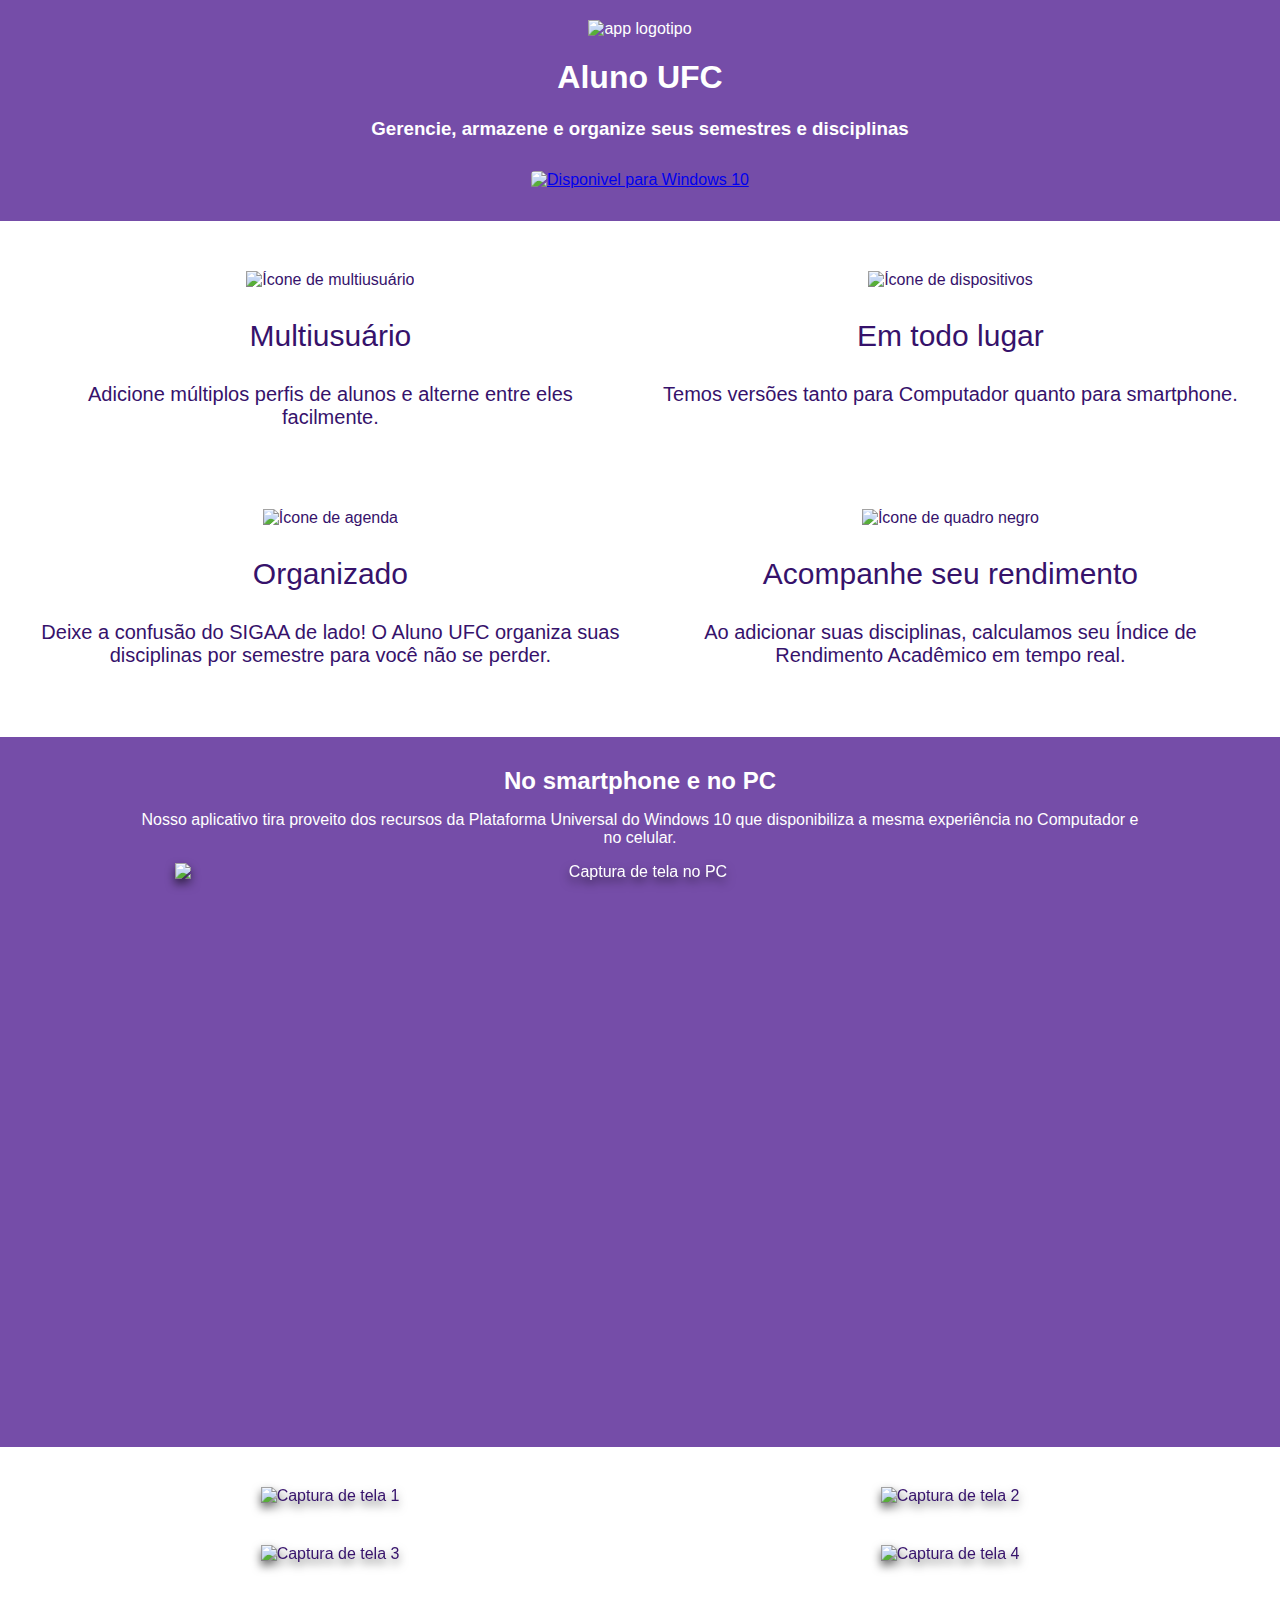
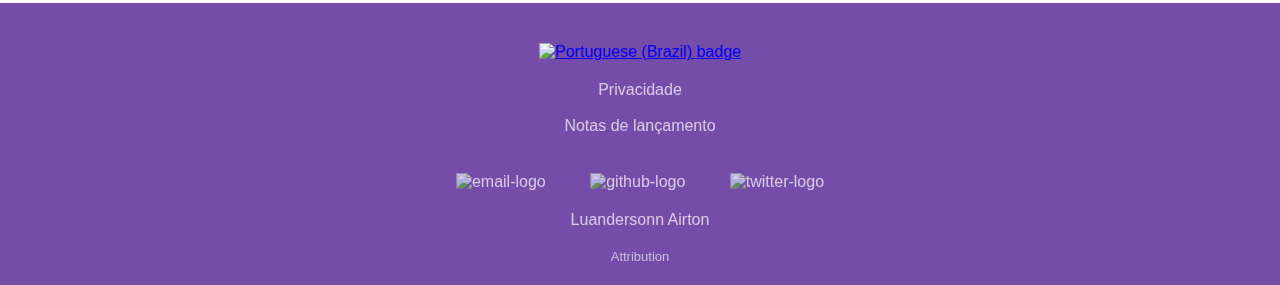
==== commit d19ae291: "Update server" ====
--- a/index.html
+++ b/index.html
@@ -4,36 +4,42 @@
 <head>
     <meta charset="UTF-8" />
     <title>Aluno UFC - Calculadora de IRA</title>
-    <meta name="description" content="Gerencie seus semestres e disciplinas, calcule seu IRA (Índice de Redimento Acadêmico) Individual em tempo real. Baixe agora o Aluno UFC para Windows 10">
+    <meta name="description"
+        content="Gerencie seus semestres e disciplinas, calcule seu IRA (Índice de Redimento Acadêmico) Individual em tempo real. Baixe agora o Aluno UFC para Windows 10">
     <meta name="author" content="Luandersonn Airton">
-    <meta name="keywords" content="Luandersonn, Calculadora de IRA, IRA UFC, Calcular IRA, Indice de Rendimento Academico, Rendimento Academico, UFC, Universidade Federal do Ceará, Aluno UFC">
+    <meta name="keywords"
+        content="Luandersonn, Calculadora de IRA, IRA UFC, Calcular IRA, Indice de Rendimento Academico, Rendimento Academico, UFC, Universidade Federal do Ceará, Aluno UFC">
     <meta name="viewport" content="width=device-width, initial-scale=1.0">
 
     <meta name="twitter:card" content="summary_large_image">
     <meta name="twitter:site" content="luandersonn">
     <meta name="twitter:creator" content="luandersonn">
     <meta name="twitter:title" content="Aluno UFC - Calculadora de IRA">
-    <meta name="twitter:description" content="Gerencie seus semestres e disciplinas, calcule seu IRA (Índice de Redimento Acadêmico) Individual em tempo real. Baixe agora o Aluno UFC para Windows 10">
-    <meta name="twitter:image" content="http://alunoufc.luandersonn.com/images/aluno-ufc-light.png">
+    <meta name="twitter:description"
+        content="Gerencie seus semestres e disciplinas, calcule seu IRA (Índice de Redimento Acadêmico) Individual em tempo real. Baixe agora o Aluno UFC para Windows 10">
+    <meta name="twitter:image" content="http://luandersonn.com/images/alunoufc/screenshots/aluno-ufc-light.png">
     <meta property="og:url" content="https://alunoufc.luandersonn.com/" />
     <meta property="og:title" content="Aluno UFC - Calculadora de IRA" />
-    <meta property="og:description" content="Gerencie seus semestres e disciplinas, calcule seu IRA (Índice de Redimento Acadêmico) Individual em tempo real. Baixe agora o Aluno UFC para Windows 10" />
-    <meta property="og:image" content="http://alunoufc.luandersonn.com/images/aluno-ufc-light.png" />
+    <meta property="og:description"
+        content="Gerencie seus semestres e disciplinas, calcule seu IRA (Índice de Redimento Acadêmico) Individual em tempo real. Baixe agora o Aluno UFC para Windows 10" />
+    <meta property="og:image" content="http://luandersonn.com/images/alunoufc/screenshots/aluno-ufc-light.png" />
 
     <link rel="stylesheet" href="css/style.css" />
     <link rel="stylesheet" href="css/capturas_style.css" />
-    <link id='favicon' rel="icon" type="image/png" href="images/app-logo-light.png" />
+    <link id='favicon' rel="icon" type="image/png" href="http://luandersonn.com/images/alunoufc/app-logo-light.png" />
     <link rel="canonical" href="https://alunoufc.luandersonn.com/">
     <script defer src="js/main.js"></script>
 </head>
 
 <body>
     <div class="container_1 app_header">
-        <img src="images/app-logo-dark.png" width="256" height="256" alt="app logotipo" loading="lazy" />
+        <img src="http://luandersonn.com/images/alunoufc/app-logo-dark.png" width="256" height="256" alt="app logotipo"
+            loading="lazy" />
         <h1>Aluno UFC</h1>
         <h3>Gerencie, armazene e organize seus semestres e disciplinas </h3>
         <a class="download_button" target="_blank" href="https://www.microsoft.com/store/apps/9pms8s1sl4m2">
-            <img src="images/available-on-windows10.png" width="864" height="312" alt="Disponivel para Windows 10" loading="lazy" />
+            <img src="http://luandersonn.com/images/alunoufc/available-on-windows10.png" width="864" height="312"
+                alt="Disponivel para Windows 10" loading="lazy" />
         </a>
     </div>
 
@@ -42,19 +48,26 @@
         <div id="features_list">
             <div class="features_list_item">
                 <picture>
-                    <source srcset="images/students-cap-light.webp" media="(prefers-color-scheme: light)" type="image/webp" />
-                    <source srcset="images/students-cap-dark.webp" media="(prefers-color-scheme: dark)" type="image/webp" />
-                    <img src="images/students-cap.png" width="100" height="100" alt="Ícone de multiusuário" loading="lazy" />
+                    <source srcset="http://luandersonn.com/images/alunoufc/icons/students-cap-light.webp"
+                        media="(prefers-color-scheme: light)" type="image/webp" />
+                    <source srcset="http://luandersonn.com/images/alunoufc/icons/students-cap-dark.webp"
+                        media="(prefers-color-scheme: dark)" type="image/webp" />
+                    <img src="http://luandersonn.com/images/alunoufc/icons/students-cap.png" width="100" height="100"
+                        alt="Ícone de multiusuário" loading="lazy" />
                 </picture>
                 <p class="features_list_title">Multiusuário</p>
-                <p class="features_list_description">Adicione múltiplos perfis de alunos e alterne entre eles facilmente.</p>
+                <p class="features_list_description">Adicione múltiplos perfis de alunos e alterne entre eles
+                    facilmente.</p>
             </div>
 
             <div class="features_list_item">
                 <picture>
-                    <source srcset="images/devices-light.webp" media="(prefers-color-scheme: light)" type="image/webp" />
-                    <source srcset="images/devices-dark.webp" media="(prefers-color-scheme: dark)" type="image/webp" />
-                    <img src="images/devices.png" width="100" height="100" alt="Ícone de dispositivos" loading="lazy" />
+                    <source srcset="http://luandersonn.com/images/alunoufc/icons/devices-light.webp"
+                        media="(prefers-color-scheme: light)" type="image/webp" />
+                    <source srcset="http://luandersonn.com/images/alunoufc/icons/devices-dark.webp"
+                        media="(prefers-color-scheme: dark)" type="image/webp" />
+                    <img src="http://luandersonn.com/images/alunoufc/icons/devices.png" width="100" height="100"
+                        alt="Ícone de dispositivos" loading="lazy" />
                 </picture>
                 <p class="features_list_title">Em todo lugar</p>
                 <p class="features_list_description">Temos versões tanto para Computador quanto para smartphone.</p>
@@ -62,22 +75,30 @@
 
             <div class="features_list_item">
                 <picture>
-                    <source srcset="images/agenda-light.webp" media="(prefers-color-scheme: light)" type="image/webp" />
-                    <source srcset="images/agenda-dark.webp" media="(prefers-color-scheme: dark)" type="image/webp" />
-                    <img src="images/agenda.png" width="100" height="100" alt="Ícone de agenda" loading="lazy" />
+                    <source srcset="http://luandersonn.com/images/alunoufc/icons/agenda-light.webp"
+                        media="(prefers-color-scheme: light)" type="image/webp" />
+                    <source srcset="http://luandersonn.com/images/alunoufc/icons/agenda-dark.webp"
+                        media="(prefers-color-scheme: dark)" type="image/webp" />
+                    <img src="http://luandersonn.com/images/alunoufc/icons/agenda.png" width="100" height="100"
+                        alt="Ícone de agenda" loading="lazy" />
                 </picture>
                 <p class="features_list_title">Organizado</p>
-                <p class="features_list_description">Deixe a confusão do SIGAA de lado! O Aluno UFC organiza suas disciplinas por semestre para você não se perder.</p>
+                <p class="features_list_description">Deixe a confusão do SIGAA de lado! O Aluno UFC organiza suas
+                    disciplinas por semestre para você não se perder.</p>
             </div>
 
             <div class="features_list_item">
                 <picture>
-                    <source srcset="images/blackboard-light.webp" media="(prefers-color-scheme: light)" type="image/webp" />
-                    <source srcset="images/blackboard-dark.webp" media="(prefers-color-scheme: dark)" type="image/webp" />
-                    <img src="images/blackboard.png" width="100" height="100" alt="Ícone de quadro negro" loading="lazy" />
+                    <source srcset="http://luandersonn.com/images/alunoufc/icons/blackboard-light.webp"
+                        media="(prefers-color-scheme: light)" type="image/webp" />
+                    <source srcset="http://luandersonn.com/images/alunoufc/icons/blackboard-dark.webp"
+                        media="(prefers-color-scheme: dark)" type="image/webp" />
+                    <img src="http://luandersonn.com/images/alunoufc/icons/blackboard.png" width="100" height="100"
+                        alt="Ícone de quadro negro" loading="lazy" />
                 </picture>
                 <p class="features_list_title">Acompanhe seu rendimento</p>
-                <p class="features_list_description">Ao adicionar suas disciplinas, calculamos seu Índice de Rendimento Acadêmico em tempo real.</p>
+                <p class="features_list_description">Ao adicionar suas disciplinas, calculamos seu Índice de Rendimento
+                    Acadêmico em tempo real.</p>
             </div>
 
         </div>
@@ -85,11 +106,15 @@
 
     <div class="container_1">
         <h2 class="feature_title">No smartphone e no PC</h2>
-        <p class="feature_description">Nosso aplicativo tira proveito dos recursos da Plataforma Universal do Windows 10 que disponibiliza a mesma experiência no Computador e no celular.</p>
+        <p class="feature_description">Nosso aplicativo tira proveito dos recursos da Plataforma Universal do Windows 10
+            que disponibiliza a mesma experiência no Computador e no celular.</p>
         <picture>
-            <source srcset="images/aluno-ufc-light.webp" media="(prefers-color-scheme: light), (prefers-color-scheme: no-preference)" type="image/webp" />
-            <source srcset="images/aluno-ufc-dark.webp" media="(prefers-color-scheme: dark)" type="image/webp" />
-            <img class="screenshot_image" src="images/aluno-ufc-light.png" width="1464" height="889" alt="Captura de tela no PC" loading="lazy" />
+            <source srcset="http://luandersonn.com/images/alunoufc/screenshots/aluno-ufc-light.webp"
+                media="(prefers-color-scheme: light), (prefers-color-scheme: no-preference)" type="image/webp" />
+            <source srcset="http://luandersonn.com/images/alunoufc/screenshots/aluno-ufc-dark.webp"
+                media="(prefers-color-scheme: dark)" type="image/webp" />
+            <img class="screenshot_image" src="images/aluno-ufc-light.png" width="1464" height="889"
+                alt="Captura de tela no PC" loading="lazy" />
         </picture>
     </div>
 
@@ -97,29 +122,33 @@
 
         <div class="screenshots_items">
             <picture>
-                <source srcset="images/capturas/captura-1.webp" type="image/webp" />
-                <img src="images/capturas/captura-1.png" alt="Captura de tela 1" width="1184" height="1524" loading="lazy">
+                <source srcset="http://luandersonn.com/images/alunoufc/screenshots/captura-1.webp" type="image/webp" />
+                <img src="http://luandersonn.com/images/alunoufc/screenshots/captura-1.png" alt="Captura de tela 1"
+                    width="1184" height="1524" loading="lazy">
             </picture>
         </div>
 
         <div class="screenshots_items">
             <picture>
-                <source srcset="images/capturas/captura-2.webp" type="image/webp" />
-                <img src="images/capturas/captura-2.png" alt="Captura de tela 2" width="1184" height="1524" loading="lazy">
+                <source srcset="http://luandersonn.com/images/alunoufc/screenshots/captura-2.webp" type="image/webp" />
+                <img src="http://luandersonn.com/images/alunoufc/screenshots/captura-2.png" alt="Captura de tela 2"
+                    width="1184" height="1524" loading="lazy">
             </picture>
         </div>
 
         <div class="screenshots_items">
             <picture>
-                <source srcset="images/capturas/captura-3.webp" type="image/webp" />
-                <img src="images/capturas/captura-3.png" alt="Captura de tela 3" width="1184" height="1524" loading="lazy">
+                <source srcset="http://luandersonn.com/images/alunoufc/screenshots/captura-3.webp" type="image/webp" />
+                <img src="http://luandersonn.com/images/alunoufc/screenshots/captura-3.png" alt="Captura de tela 3"
+                    width="1184" height="1524" loading="lazy">
             </picture>
         </div>
 
         <div class="screenshots_items">
             <picture>
-                <source srcset="images/capturas/captura-4.webp" type="image/webp" />
-                <img src="images/capturas/captura-4.png" alt="Captura de tela 4" width="1184" height="1524" loading="lazy">
+                <source srcset="http://luandersonn.com/images/alunoufc/screenshots/captura-4.webp" type="image/webp" />
+                <img src="http://luandersonn.com/images/alunoufc/screenshots/captura-4.png" alt="Captura de tela 4"
+                    width="1184" height="1524" loading="lazy">
             </picture>
         </div>
     </div>
@@ -127,7 +156,8 @@
     <footer class="container_1">
         <div>
             <a href="https://www.microsoft.com/store/apps/9pms8s1sl4m2?cid=storebadge&ocid=badge" target="_blank">
-                <img src='https://developer.microsoft.com/store/badges/images/Portuguese-Brazilian_get-it-from-MS.png' alt='Portuguese (Brazil) badge' style='width: 220px; height: 80.56338028169px;margin: 20px 0px;' />
+                <img src='https://developer.microsoft.com/store/badges/images/Portuguese-Brazilian_get-it-from-MS.png'
+                    alt='Portuguese (Brazil) badge' style='width: 220px; height: 80.56338028169px;margin: 20px 0px;' />
             </a>
         </div>
 
@@ -140,23 +170,26 @@
         <div>
             <a class="footer_link image_link" href="mailto:luanairtonss@gmail.com" target="_blank">
                 <picture>
-                    <img src="https://luandersonn.com/images/social-icons/email-dark.png" width="48" height="48" alt="email-logo" loading="lazy" />
+                    <img src="https://luandersonn.com/images/social-icons/email-dark.png" width="48" height="48"
+                        alt="email-logo" loading="lazy" />
                 </picture>
             </a>
             <a class="footer_link image_link" href="https://github.com/luandersonn/" target="_blank">
                 <picture>
-                    <img src="https://luandersonn.com/images/social-icons/github-dark.png" width="48" height="48" alt="github-logo" loading="lazy" />
+                    <img src="https://luandersonn.com/images/social-icons/github-dark.png" width="48" height="48"
+                        alt="github-logo" loading="lazy" />
                 </picture>
             </a>
             <a class="footer_link image_link" href="https://twitter.com/luandersonn/" target="_blank">
                 <picture>
-                    <img src="https://luandersonn.com/images/social-icons/twitter-dark.png" width="48" height="48" alt="twitter-logo" loading="lazy" />
+                    <img src="https://luandersonn.com/images/social-icons/twitter-dark.png" width="48" height="48"
+                        alt="twitter-logo" loading="lazy" />
                 </picture>
             </a>
         </div>
         <a class="footer_link" href="https://luandersonn.com ">Luandersonn Airton</a>
-        <br/>
-        <br/>
+        <br />
+        <br />
         <a class="footer_link attribution" href="https://luandersonn.com/attribution">Attribution</a>
     </footer>
 </body>
